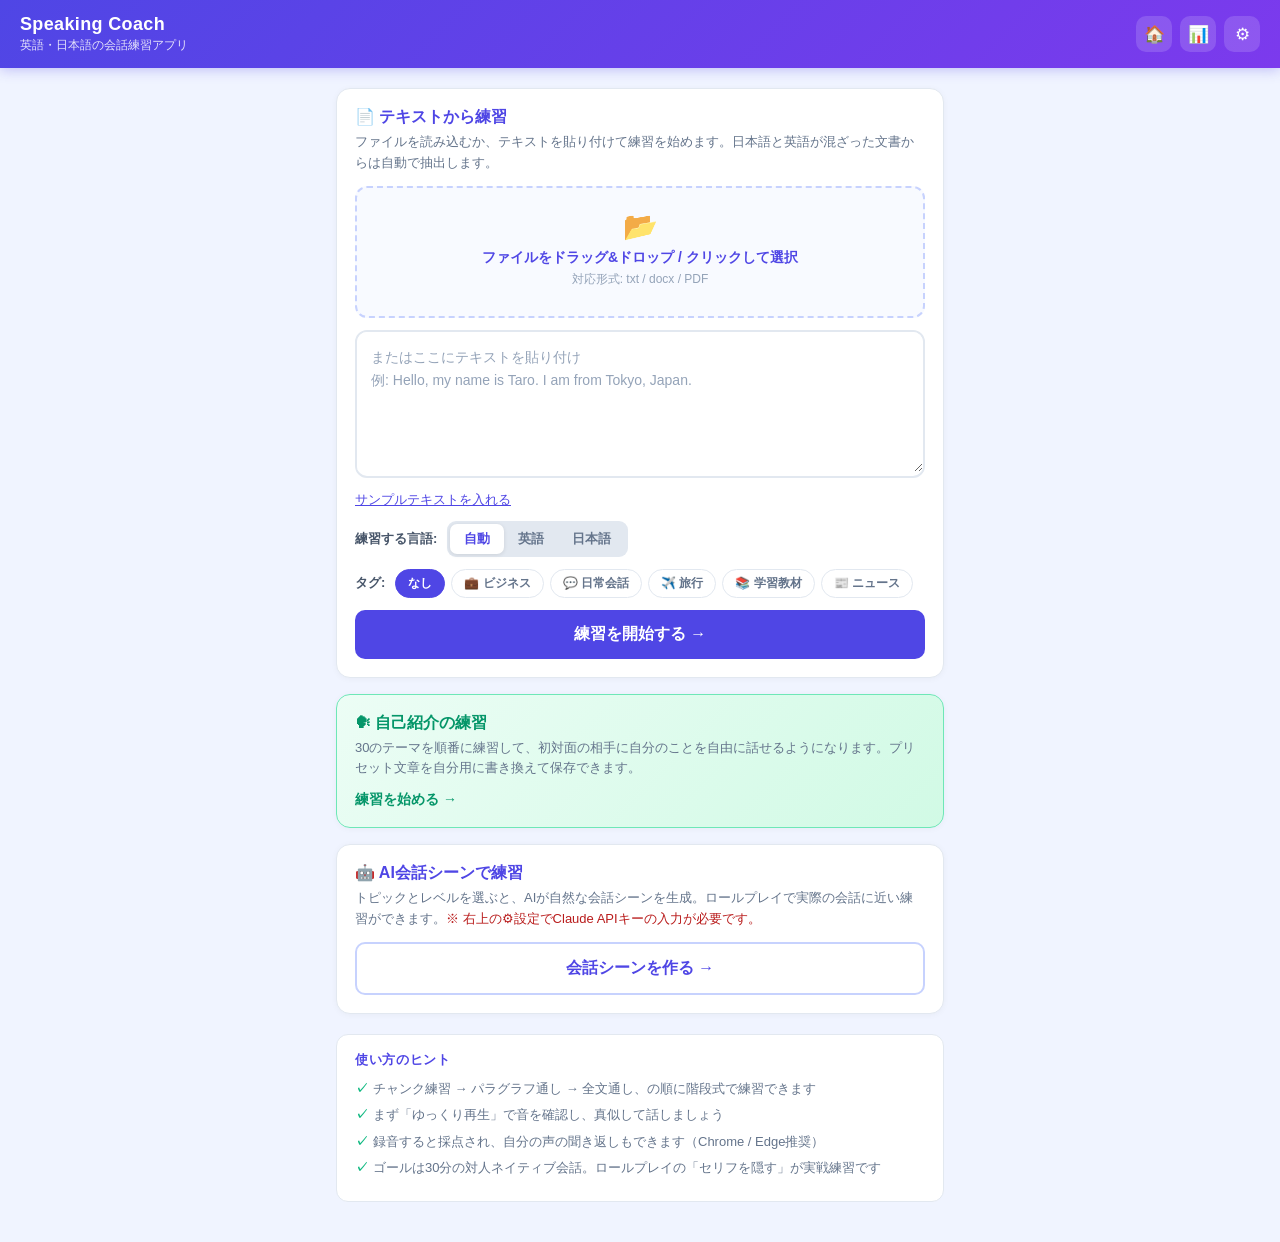
==== index.html @ d4819e83 "feat: Phase2 — シャドーイングモード + FSRS間隔反復スケジューラー 【シャドーイング】 - チャンク練習画面に「🎧 シャドーイング練習」ボタン追加 - 初回起動時にイヤホン必須の警" ====
<!DOCTYPE html>
<html lang="ja">
<head>
  <meta charset="UTF-8">
  <meta name="viewport" content="width=device-width, initial-scale=1.0">
  <meta name="theme-color" content="#4F46E5">
  <title>Speaking Coach</title>
  <link rel="manifest" href="manifest.json">
  <link rel="icon" href="icons/icon-192.png">
  <link rel="stylesheet" href="css/style.css">
</head>
<body>

<!-- Safari / unsupported browser banner -->
<div id="browser-banner" style="display:none;background:#FEF3C7;border-bottom:1px solid #F59E0B;padding:10px 16px;font-size:13px;line-height:1.5;text-align:center;">
  ⚠️ このブラウザでは<strong>録音・採点機能が動作しません</strong>。<br>
  iPhoneの方は <strong>Chrome</strong>（<a href="https://apps.apple.com/jp/app/google-chrome/id535886823" target="_blank" rel="noopener" style="color:#B45309;">App Storeからダウンロード</a>）でお試しください。
  <button onclick="this.parentElement.style.display='none'" style="margin-left:12px;background:none;border:1px solid #B45309;border-radius:4px;padding:2px 8px;font-size:12px;cursor:pointer;color:#B45309;">閉じる</button>
</div>
<script>
(function(){
  const hasSpeech = ('SpeechRecognition' in window) || ('webkitSpeechRecognition' in window);
  if (!hasSpeech) document.getElementById('browser-banner').style.display = 'block';
})();
</script>

<!-- Header -->
<div class="header">
  <div class="header-titles">
    <h1>Speaking Coach</h1>
    <p>英語・日本語の会話練習アプリ</p>
  </div>
  <div class="header-btns">
    <button class="icon-btn" onclick="goHome()" title="ホーム">🏠</button>
    <button class="icon-btn" onclick="showHistory()" title="学習履歴">📊</button>
    <button class="icon-btn" onclick="openSettings()" title="設定">⚙</button>
  </div>
</div>

<!-- Loading Overlay -->
<div class="loading-overlay" id="loading-overlay">
  <div class="loading-box">
    <div class="spinner"></div>
    <p id="loading-text">処理中...</p>
  </div>
</div>

<!-- Shadowing Warning Modal -->
<div class="modal-overlay" id="shadow-modal">
  <div class="modal-box">
    <h3>🎧 シャドーイング練習</h3>
    <div class="shadow-warning-box">
      <strong>⚠ イヤホン・ヘッドホンが必須です</strong><br>
      スピーカーで使用するとAIの音声をマイクが拾い、正しく採点できません。
    </div>
    <p style="font-size:13px;color:#475569;margin:0 0 16px;line-height:1.6;">
      AIが英語を読み上げると同時に録音が始まります。<br>AIより2〜3語遅れて発音してください。
    </p>
    <div class="modal-actions">
      <button class="btn btn-primary" onclick="shadowModalConfirm()">イヤホン使用中・始める</button>
      <button class="btn btn-secondary" onclick="closeShadowModal()">キャンセル</button>
    </div>
  </div>
</div>

<!-- Settings Modal -->
<div class="modal-overlay" id="settings-modal">
  <div class="modal-box">
    <h3>⚙ 設定</h3>
    <div class="field-label">Claude APIキー（AI会話生成・高品質翻訳に使用）</div>
    <div class="key-status none" id="key-status">未設定</div>
    <input type="password" class="text-input" id="api-key-input" placeholder="sk-ant-api03-...">
    <div class="modal-note">
      キーは<strong>この端末のブラウザ内にのみ</strong>保存され、外部には送信されません（Anthropic APIへの通信を除く）。
      キーは <a href="https://platform.claude.com/" target="_blank" rel="noopener">platform.claude.com</a> で取得できます。
    </div>
    <div class="modal-actions">
      <button class="btn btn-secondary" onclick="closeSettings()">閉じる</button>
      <button class="btn btn-primary" onclick="saveSettings()">保存</button>
    </div>
  </div>
</div>

<!-- ===== Screen: Home ===== -->
<div class="screen active" id="screen-home">
  <div class="container">

    <div class="resume-banner" id="resume-banner" style="display:none;">
      <div class="resume-info" id="resume-info">前回の練習があります</div>
      <button onclick="resumeSession()">続きから</button>
    </div>

    <div class="home-card">
      <h2>📄 テキストから練習</h2>
      <div class="card-desc">ファイルを読み込むか、テキストを貼り付けて練習を始めます。日本語と英語が混ざった文書からは自動で抽出します。</div>

      <div class="dropzone" id="dropzone">
        <div class="dz-icon">📂</div>
        <div class="dz-main">ファイルをドラッグ&ドロップ / クリックして選択</div>
        <div class="dz-sub">対応形式: txt / docx / PDF</div>
        <div class="dz-file" id="dz-file"></div>
      </div>
      <input type="file" id="file-input" accept=".txt,.md,.text,.docx,.pdf" style="display:none;">

      <div class="textarea-wrapper">
        <textarea id="input-text" placeholder="またはここにテキストを貼り付け&#10;例: Hello, my name is Taro. I am from Tokyo, Japan."></textarea>
      </div>
      <button class="sample-btn" onclick="loadSample()">サンプルテキストを入れる</button>

      <div class="option-row">
        <label>練習する言語:</label>
        <div class="seg-group" id="lang-seg">
          <button class="seg-btn active" data-lang="auto" onclick="setLang('auto')">自動</button>
          <button class="seg-btn" data-lang="en" onclick="setLang('en')">英語</button>
          <button class="seg-btn" data-lang="ja" onclick="setLang('ja')">日本語</button>
        </div>
      </div>

      <div class="option-row">
        <label>タグ:</label>
        <div class="tag-chips" id="tag-chips">
          <button class="tag-chip active" data-tag="" onclick="setTag('')">なし</button>
          <button class="tag-chip" data-tag="ビジネス" onclick="setTag('ビジネス')">💼 ビジネス</button>
          <button class="tag-chip" data-tag="日常" onclick="setTag('日常')">💬 日常会話</button>
          <button class="tag-chip" data-tag="旅行" onclick="setTag('旅行')">✈️ 旅行</button>
          <button class="tag-chip" data-tag="学習" onclick="setTag('学習')">📚 学習教材</button>
          <button class="tag-chip" data-tag="ニュース" onclick="setTag('ニュース')">📰 ニュース</button>
        </div>
      </div>

      <div class="error-box" id="home-error"></div>

      <button class="btn btn-primary" id="start-btn" onclick="startTextPractice()">練習を開始する →</button>
    </div>

    <div class="home-card home-card-topics" onclick="showTopics()">
      <h2>🗣 自己紹介の練習</h2>
      <div class="card-desc">30のテーマを順番に練習して、初対面の相手に自分のことを自由に話せるようになります。プリセット文章を自分用に書き換えて保存できます。</div>
      <div class="btn-topics-arrow">練習を始める →</div>
    </div>

    <div class="home-card">
      <h2>🤖 AI会話シーンで練習</h2>
      <div class="card-desc">トピックとレベルを選ぶと、AIが自然な会話シーンを生成。ロールプレイで実際の会話に近い練習ができます。<span id="ai-key-hint"></span></div>
      <button class="btn btn-ghost" onclick="goToSceneSetup()">会話シーンを作る →</button>
    </div>

    <div class="tips">
      <h3>使い方のヒント</h3>
      <ul>
        <li>チャンク練習 → パラグラフ通し → 全文通し、の順に階段式で練習できます</li>
        <li>まず「ゆっくり再生」で音を確認し、真似して話しましょう</li>
        <li>録音すると採点され、自分の声の聞き返しもできます（Chrome / Edge推奨）</li>
        <li>ゴールは30分の対人ネイティブ会話。ロールプレイの「セリフを隠す」が実戦練習です</li>
      </ul>
    </div>
  </div>
</div>

<!-- ===== Screen: List (paragraph accordion) ===== -->
<div class="screen" id="screen-list">
  <div class="container">
    <div class="list-top">
      <h2 id="list-title">練習メニュー</h2>
      <button id="list-back-btn" onclick="goHome()">← ホーム</button>
    </div>

    <div class="progress-label">
      <span id="list-progress-text">練習済み: 0 / 0</span>
      <span id="list-progress-pct">0%</span>
    </div>
    <div class="progress-wrap">
      <div class="progress-fill" id="list-progress-fill" style="width:0%"></div>
    </div>

    <button class="btn-full-mode" id="start-flow-btn" onclick="startFlowFromBeginning()">最初から順番に練習する →</button>
    <button class="btn-review-mode" id="review-btn" style="display:none;" onclick="startReviewMode()">🔁 苦手チャンクだけ復習する</button>

    <div class="review-day-banner" id="review-day-banner" style="display:none;">
      <span class="review-day-icon">📅</span>
      <div class="review-day-text">
        <div id="review-day-title">前回の復習パラグラフがあります</div>
        <div id="review-day-sub">スコア70%未満のパラグラフをリスト上部に表示しています</div>
      </div>
    </div>

    <div id="para-list"></div>

    <button class="btn-full-mode" id="full-mode-btn" style="margin-top:8px;" onclick="goToStep({type:'full'})">全文を通して練習する →</button>
  </div>
</div>

<!-- ===== Screen: Chunk Practice ===== -->
<div class="screen" id="screen-practice">
  <div class="container">
    <div class="practice-top">
      <button class="back-btn" id="practice-back-btn" onclick="showScreen('list')">← 一覧</button>
      <span class="chunk-counter" id="chunk-counter"></span>
    </div>

    <div class="progress-label">
      <span></span>
      <span id="practice-progress-pct">0%</span>
    </div>
    <div class="progress-wrap">
      <div class="progress-fill" id="practice-progress-fill" style="width:0%"></div>
    </div>

    <div class="completion-banner" id="completion-banner">
      <div class="congrats-icon">🎉</div>
      <h3 id="completion-h3">すべての練習が完了！</h3>
      <p id="completion-p">お疲れ様でした。一覧から苦手なチャンクを重点的に復習しましょう。</p>
    </div>

    <span class="step-tag tag-chunk" id="practice-tag">チャンク練習</span>

    <div class="guide-toggle-row" id="guide-toggle-row">
      <span class="guide-toggle-label" id="guide-toggle-label">🔤 発音ガイド</span>
      <button class="guide-toggle" id="guide-toggle" onclick="toggleGuide()">ON</button>
    </div>

    <div class="chunk-display">
      <div class="english-text" id="practice-target"></div>

      <!-- ローマ字表示（日本語練習時のみ表示） -->
      <div class="romaji-row" id="romaji-row" style="display:none;">
        <div class="romaji-label">ローマ字 (Romaji)</div>
        <div class="romaji-text" id="romaji-text"></div>
      </div>

      <div class="ph-legend" id="ph-legend">
        <span><span class="lg-dot">●</span>強く読む</span>
        <span><span class="lg-weak">グレー</span>弱く読む</span>
        <span><span class="lg-arc"></span>つなげる</span>
        <span><span class="lg-drop">t</span>消える音</span>
        <span><span class="lg-flap">t</span>ラ行の音</span>
      </div>
      <div class="ph-tips" id="ph-tips"></div>
      <hr class="divider">
      <div class="translation-label" id="practice-trans-label">訳</div>
      <div class="japanese-text" id="practice-translation"><span class="loading-text">翻訳中...</span></div>
      <span class="word-count" id="word-count"></span>
    </div>

    <div class="action-buttons four">
      <button class="action-btn btn-play" onclick="playNormal()">
        <span class="action-icon">▶</span><span id="play-label">再生</span>
      </button>
      <button class="action-btn btn-slow" onclick="playSlow()">
        <span class="action-icon">🐢</span><span id="slow-label">ゆっくり</span>
      </button>
      <button class="action-btn btn-record" id="record-btn" onclick="toggleRecord()">
        <span class="action-icon">🎤</span><span id="record-label">録音</span>
      </button>
      <button class="action-btn btn-myvoice" id="myvoice-btn" onclick="playMyVoice()" disabled>
        <span class="action-icon">🔁</span><span id="myvoice-label">自分の声</span>
      </button>
    </div>

    <div class="rec-indicator" id="rec-indicator">
      <span class="rec-dot"></span> 録音中...　マイクに向かってはっきり話してください
    </div>

    <button class="btn-cycle" id="cycle-btn" onclick="playCycle()">
      <span id="cycle-icon">🔄</span> <span id="cycle-label">3ステップ練習（聞く → ゆっくり → 録音）</span>
    </button>

    <button class="btn-backchain" id="bc-btn" onclick="startBackchain()">
      <span id="bc-icon">⬅</span> <span id="bc-btn-label">バックチェイニング練習（末尾から積み上げ）</span>
    </button>

    <button class="btn-shadow" id="shadow-btn" onclick="startShadowing()">
      <span>🎧</span> <span id="shadow-label">シャドーイング練習（AIと同時に発音）</span>
    </button>

    <div class="bc-panel" id="bc-panel" style="display:none;">
      <div class="bc-celebrate" id="bc-celebrate">
        <div class="bc-celebrate-emoji">🎉</div>
        <div class="bc-celebrate-title">100%達成！</div>
        <div class="bc-celebrate-sub" id="bc-celebrate-sub">次のステップへ移動中...</div>
      </div>
      <div class="bc-header-row">
        <span class="bc-step-tag" id="bc-step-tag">ステップ 1/5</span>
        <button class="bc-close" onclick="stopBackchain()">✕ 練習を終える</button>
      </div>
      <div class="bc-advance-row">
        <span class="bc-advance-label">自動進行:</span>
        <select class="bc-advance-sel" id="bc-advance-sel" onchange="setBcAdvance(this.value)">
          <option value="perfect">100%のみ</option>
          <option value="always">常に自動</option>
          <option value="off">手動</option>
        </select>
      </div>
      <div class="bc-phrase" id="bc-phrase"></div>
      <div class="bc-dynamic">
        <div class="bc-rec-indicator" id="bc-rec-indicator" style="display:none;">
          <span class="rec-dot"></span> 録音中...　話してください
        </div>
        <div class="bc-result-text" id="bc-result-text" style="display:none;"></div>
        <div class="bc-score-row" id="bc-score-row" style="display:none;">
          <div class="score-bar-wrap"><div class="score-bar-fill" id="bc-score-bar" style="width:0%"></div></div>
          <div class="score-number" id="bc-score-number">—</div>
        </div>
      </div>
      <div class="bc-main-actions">
        <button class="bc-action-btn" onclick="bcPlay()">▶ 聞く</button>
        <button class="bc-action-btn bc-record-btn" id="bc-record-btn" onclick="bcRecord()">🎤 録音</button>
      </div>
      <div class="bc-nav-row">
        <button class="bc-nav-btn" id="bc-prev-btn" onclick="bcPrev()" disabled>← 前へ</button>
        <button class="bc-nav-btn bc-next-btn" id="bc-next-btn" onclick="bcNext()">次へ →</button>
      </div>
    </div>


    <div class="result-area" id="result-area">
      <div class="result-label" id="result-label-text">あなたの発音（認識結果）</div>
      <div class="legend-row" id="chunk-result-legend" style="display:none;">
        <span class="word-hit">緑</span> 正しく発音できた　<span class="word-miss">赤</span> 認識されなかった部分
      </div>
      <div class="result-text" id="result-text"></div>
      <div class="score-row">
        <div class="score-bar-wrap"><div class="score-bar-fill" id="score-bar" style="width:0%"></div></div>
        <div class="score-number" id="score-number">—</div>
      </div>
      <div class="score-comment" id="score-comment"></div>
    </div>

    <div class="nav-buttons">
      <button class="btn-nav" id="prev-btn" onclick="navigate(-1)">← 前へ</button>
      <button class="btn-nav" id="next-btn" onclick="navigate(1)">次へ →</button>
    </div>
  </div>
</div>

<!-- ===== Screen: Run-through (paragraph / full) ===== -->
<div class="screen" id="screen-run">
  <div class="container">
    <div class="practice-top">
      <button class="back-btn" id="run-back-btn" onclick="showScreen('list')">← 一覧</button>
      <span class="chunk-counter">
        <span id="run-title">通し練習</span>
        <span class="best-score-tag" id="run-best-tag"></span>
      </span>
    </div>

    <span class="step-tag tag-para" id="run-tag">パラグラフ通し練習</span>

    <div class="chunk-display">
      <div class="full-text-display" id="run-text"></div>
    </div>

    <div class="action-buttons" style="grid-template-columns:1fr 1fr; margin-bottom:10px;">
      <button class="action-btn btn-play" onclick="playRunNormal()">
        <span class="action-icon">▶</span><span id="run-play-label">再生</span>
      </button>
      <button class="action-btn btn-slow" onclick="playRunSlow()">
        <span class="action-icon">🐢</span><span id="run-slow-label">ゆっくり</span>
      </button>
    </div>

    <button class="btn-full-record" id="run-record-btn" onclick="toggleRunRecord()">
      <span class="rec-icon">🎤</span>
      <span id="run-record-label">録音する</span>
    </button>

    <div class="interim-box" id="run-interim-box">
      <div class="interim-label" id="run-interim-label">認識中…</div>
      <div id="run-interim"></div>
    </div>

    <div class="result-area" id="run-result-area">
      <div class="result-label" id="run-result-label-text">発音結果</div>
      <div class="legend-row" id="run-result-legend">
        <span style="background:#DCFCE7;color:#15803D;" id="run-legend-green">緑</span><span id="run-legend-green-text">正しく発音できた</span>
        <span style="background:#FEE2E2;color:#B91C1C;text-decoration:line-through;" id="run-legend-red">赤</span><span id="run-legend-red-text">認識されなかった部分</span>
      </div>
      <div class="full-text-display" id="run-highlighted" style="font-size:16px;margin-bottom:16px;"></div>
      <div class="score-row">
        <div class="score-bar-wrap"><div class="score-bar-fill" id="run-score-bar" style="width:0%"></div></div>
        <div class="score-number" id="run-score-number">—</div>
      </div>
      <div class="score-comment" id="run-score-comment"></div>
    </div>

    <div class="nav-buttons">
      <button class="btn-nav" id="run-prev-btn" onclick="navigate(-1)">← 前へ</button>
      <button class="btn-nav" id="run-next-btn" onclick="navigate(1)">次へ →</button>
    </div>
  </div>
</div>

<!-- ===== Screen: AI Scene Setup ===== -->
<div class="screen" id="screen-scene">
  <div class="container">
    <div class="list-top">
      <h2>🤖 AI会話シーンを作る</h2>
      <button onclick="goHome()">← ホーム</button>
    </div>

    <div class="home-card">
      <div class="field-label">トピックを選ぶ</div>
      <div class="topic-grid" id="topic-grid"></div>
      <input type="text" class="text-input" id="topic-input" placeholder="または自由に入力（例: 美容院で髪型を相談する）">

      <div class="option-row">
        <label>言語:</label>
        <div class="seg-group" id="scene-lang-seg">
          <button class="seg-btn active" data-val="en" onclick="setSceneOpt('lang','en')">英語</button>
          <button class="seg-btn" data-val="ja" onclick="setSceneOpt('lang','ja')">日本語</button>
        </div>
      </div>
      <div class="option-row">
        <label>レベル:</label>
        <div class="seg-group" id="scene-level-seg">
          <button class="seg-btn" data-val="beginner" onclick="setSceneOpt('level','beginner')">初級</button>
          <button class="seg-btn active" data-val="intermediate" onclick="setSceneOpt('level','intermediate')">中級</button>
          <button class="seg-btn" data-val="advanced" onclick="setSceneOpt('level','advanced')">上級</button>
        </div>
      </div>

      <div class="error-box" id="scene-error"></div>
      <button class="btn btn-primary" id="generate-btn" onclick="generateScene()">会話を生成する ✨</button>
    </div>

    <!-- 生成結果プレビュー -->
    <div id="scene-preview" style="display:none;">
      <div class="home-card">
        <h2 id="scene-title"></h2>
        <div class="card-desc" id="scene-desc"></div>
        <div class="turn-list" id="turn-list"></div>
        <button class="btn btn-secondary" style="margin-bottom:10px;" onclick="extendScene()">この続きを生成する +</button>
        <div class="field-label">練習方法を選ぶ</div>
        <button class="btn btn-primary" style="margin-bottom:10px;" onclick="sceneToChunkPractice()">📚 チャンク練習（全セリフを順番に）</button>
        <button class="btn btn-primary" onclick="goToRoleplaySetup()">🎭 ロールプレイ（相手と会話する）</button>
      </div>
    </div>
  </div>
</div>

<!-- ===== Screen: Roleplay ===== -->
<div class="screen" id="screen-roleplay">
  <div class="container">
    <div class="practice-top">
      <button class="back-btn" onclick="exitRoleplay()">← 会話シーン</button>
      <span class="chunk-counter" id="rp-counter"></span>
    </div>

    <!-- 役選択 -->
    <div id="rp-setup">
      <div class="home-card">
        <h2>🎭 ロールプレイ設定</h2>
        <div class="card-desc">あなたが演じる役を選んでください。相手役のセリフはアプリが音声で話します。</div>
        <div class="field-label">あなたの役</div>
        <div class="option-row">
          <div class="seg-group" id="rp-role-seg">
            <button class="seg-btn active" data-val="A" onclick="setRpRole('A')">A役</button>
            <button class="seg-btn" data-val="B" onclick="setRpRole('B')">B役</button>
          </div>
        </div>
        <div class="option-row">
          <label><input type="checkbox" id="rp-hide-text"> セリフを隠す（上級: 音声だけで会話）</label>
        </div>
        <button class="btn btn-primary" onclick="startRoleplay()">ロールプレイ開始 →</button>
      </div>
    </div>

    <!-- 進行中 -->
    <div id="rp-stage-wrap" style="display:none;">
      <div class="rp-progress" id="rp-progress"></div>
      <div class="rp-stage">
        <span class="rp-status" id="rp-status"></span>
        <div class="rp-line" id="rp-line"></div>
        <div class="rp-translation" id="rp-translation"></div>
        <div class="rp-result" id="rp-result">
          <div class="result-label">あなたの発音</div>
          <div class="result-text" id="rp-result-text"></div>
          <div class="score-row">
            <div class="score-bar-wrap"><div class="score-bar-fill" id="rp-score-bar" style="width:0%"></div></div>
            <div class="score-number" id="rp-score-number">—</div>
          </div>
        </div>
      </div>
      <div class="rp-controls">
        <button class="btn-nav" onclick="rpReplayPartner()">🔊 もう一度聞く</button>
        <button class="btn-nav" id="rp-retry-btn" onclick="rpRetry()">🎤 やり直す</button>
        <button class="btn-nav next-special" id="rp-next-btn" onclick="rpNext()">次へ →</button>
      </div>
      <button class="btn btn-secondary" id="rp-hint-btn" style="display:none;" onclick="rpShowHint()">💡 セリフを見る</button>
    </div>

    <!-- 結果 -->
    <div id="rp-summary" style="display:none;">
      <div class="completion-banner visible">
        <div class="congrats-icon">🎉</div>
        <h3>ロールプレイ完了！</h3>
        <p id="rp-summary-avg"></p>
      </div>
      <div class="rp-summary-list" id="rp-summary-list"></div>
      <div class="nav-buttons" style="margin-bottom:10px;">
        <button class="btn-nav" onclick="startRoleplay()">🔁 もう一度</button>
        <button class="btn-nav" onclick="rpSwapRole()">🔄 役を交代</button>
      </div>
      <button class="btn btn-primary" onclick="exitRoleplay()">会話シーンに戻る</button>
    </div>
  </div>
</div>

<!-- ===== Screen: Topics (30コア自己紹介) ===== -->
<div class="screen" id="screen-topics">
  <div class="container">

    <!-- リスト表示 -->
    <div id="topic-list-view">
      <div class="list-top">
        <h2>🗣 自己紹介の練習</h2>
        <button onclick="goHome()">← ホーム</button>
      </div>
      <div class="topics-intro">30のテーマを順番に練習して、自分のことを英語で自由に話せるようになりましょう。<strong>[ ]</strong> の部分は自分の内容に書き換えられます。</div>

      <div class="progress-label">
        <span id="topic-progress-text">習得済み: 0 / 30</span>
        <span id="topic-progress-pct">0%</span>
      </div>
      <div class="progress-wrap">
        <div class="progress-fill" id="topic-progress-fill" style="width:0%"></div>
      </div>

      <div id="topic-list"></div>
    </div>

    <!-- 詳細表示 -->
    <div id="topic-detail-view" style="display:none;">
      <div class="list-top">
        <h2 id="td-num">トピック 1 / 30</h2>
        <button onclick="topicBackToList()">← 一覧</button>
      </div>

      <div class="topic-detail-card">
        <h3 id="td-title" class="td-title"></h3>
        <div class="td-desc" id="td-desc"></div>
        <div class="td-score" id="td-score" style="display:none;"></div>
        <div class="td-saved-badge" id="td-saved-badge" style="display:none;">
          💾 カスタム保存済み（ブラウザのデータを消すと消えます）
        </div>

        <!-- テキスト表示 -->
        <div id="td-text-wrap">
          <div class="td-hint">[ ] の部分を自分の情報に書き換えて練習しましょう</div>
          <div class="td-text" id="td-text"></div>
          <button class="td-edit-btn" onclick="topicStartEdit()">✏ 自分の文章に書き換える</button>
        </div>

        <!-- 編集エリア -->
        <div id="td-edit-wrap" style="display:none;">
          <textarea class="td-textarea" id="td-textarea" rows="5" placeholder="自分の内容に書き換えてください..."></textarea>
          <div class="td-edit-actions">
            <button class="btn btn-secondary" style="width:auto;padding:10px 14px;" onclick="topicResetPreset()">元に戻す</button>
            <button class="btn btn-secondary" style="width:auto;padding:10px 14px;" onclick="topicCancelEdit()">キャンセル</button>
            <button class="btn btn-primary" style="width:auto;padding:10px 20px;" onclick="topicSave()">💾 保存する</button>
          </div>
        </div>

        <button class="btn btn-primary" style="margin-top:20px;" onclick="startTopicPractice()">▶ このトピックを練習する</button>
      </div>
    </div>

  </div>
</div>

<!-- ===== Screen: History ===== -->
<div class="screen" id="screen-history">
  <div class="container">
    <div class="list-top">
      <h2>📊 学習履歴</h2>
      <button onclick="goHome()">← ホーム</button>
    </div>
    <p class="history-empty" id="history-empty" style="display:none;">まだ学習記録がありません。<br>テキストを練習すると自動で記録されます。</p>
    <div id="history-chart-wrap">
      <div class="history-stats" id="history-stats"></div>
      <div class="history-storage-info" id="history-storage-info"></div>
      <div class="history-chart-label">直近30日間のチャンク練習数</div>
      <div class="history-chart-box">
        <svg id="history-chart" viewBox="0 0 560 120" preserveAspectRatio="none" style="width:100%;height:120px;display:block;"></svg>
      </div>
      <div id="history-chart-dates" class="history-dates"></div>
      <div class="history-log" id="history-log"></div>
    </div>
    <button class="btn btn-secondary" style="margin-top:16px;" onclick="if(confirm('学習履歴をすべて削除しますか？')){ Store.clearHistory(); showHistory(); }">履歴を削除</button>
  </div>
</div>

<!-- Libraries -->
<script src="lib/pdf.min.js"></script>
<script src="lib/mammoth.browser.min.js"></script>

<!-- App modules -->
<script src="js/storage.js"></script>
<script src="js/score.js"></script>
<script src="js/phonics.js"></script>
<script src="js/romaji.js"></script>
<script src="js/chunker.js"></script>
<script src="js/speech.js"></script>
<script src="js/parser.js"></script>
<script src="js/ai.js"></script>
<script src="js/app.js"></script>
<script src="js/topics.js"></script>

<script>
  if ('serviceWorker' in navigator) {
    navigator.serviceWorker.register('sw.js').catch(() => {});
  }
</script>
</body>
</html>
---- css/style.css ----
* { box-sizing: border-box; margin: 0; padding: 0; }

body {
  font-family: -apple-system, BlinkMacSystemFont, 'Segoe UI', 'Hiragino Sans', sans-serif;
  background: #F0F4FF;
  color: #1E293B;
  min-height: 100vh;
}

.screen { display: none; }
.screen.active { display: block; }

/* ===== Header ===== */
.header {
  background: linear-gradient(135deg, #4F46E5, #7C3AED);
  color: white;
  padding: 14px 20px;
  display: flex;
  align-items: center;
  justify-content: space-between;
  box-shadow: 0 2px 12px rgba(79,70,229,0.3);
}
.header-titles { text-align: left; }
.header h1 { font-size: 18px; font-weight: 700; letter-spacing: 0.02em; }
.header p { font-size: 12px; opacity: 0.85; margin-top: 2px; }
.header-btns { display: flex; gap: 8px; }
.icon-btn {
  background: rgba(255,255,255,0.15);
  border: none;
  color: white;
  width: 36px; height: 36px;
  border-radius: 10px;
  font-size: 17px;
  cursor: pointer;
  transition: background 0.15s;
}
.icon-btn:hover { background: rgba(255,255,255,0.3); }

/* ===== Container ===== */
.container { max-width: 640px; margin: 0 auto; padding: 20px 16px 40px; }

/* ===== Buttons ===== */
.btn {
  display: block;
  width: 100%;
  padding: 14px;
  border: none;
  border-radius: 10px;
  font-size: 16px;
  font-weight: 600;
  cursor: pointer;
  transition: all 0.18s;
  font-family: inherit;
}
.btn-primary { background: #4F46E5; color: white; }
.btn-primary:hover { background: #4338CA; transform: translateY(-1px); box-shadow: 0 4px 14px rgba(79,70,229,0.35); }
.btn-primary:disabled { background: #A5B4FC; cursor: not-allowed; transform: none; box-shadow: none; }
.btn-secondary { background: #E2E8F0; color: #475569; }
.btn-secondary:hover { background: #CBD5E1; }
.btn-ghost {
  background: white; color: #4F46E5;
  border: 2px solid #C7D2FE;
}
.btn-ghost:hover { background: #EEF2FF; }

/* ===== Home ===== */
.home-card {
  background: white;
  border: 1px solid #E2E8F0;
  border-radius: 14px;
  padding: 18px;
  margin-bottom: 16px;
  box-shadow: 0 1px 6px rgba(0,0,0,0.04);
}
.home-card h2 { font-size: 16px; font-weight: 700; color: #4F46E5; margin-bottom: 4px; }
.home-card .card-desc { font-size: 13px; color: #64748B; line-height: 1.6; margin-bottom: 12px; }

.resume-banner {
  background: linear-gradient(135deg, #F5F3FF, #EEF2FF);
  border: 1px solid #C7D2FE;
  border-radius: 12px;
  padding: 12px 16px;
  margin-bottom: 16px;
  display: flex;
  align-items: center;
  justify-content: space-between;
  gap: 12px;
}
.resume-banner .resume-info { font-size: 13px; color: #4F46E5; font-weight: 600; line-height: 1.5; }
.resume-banner button {
  flex-shrink: 0;
  background: #4F46E5; color: white; border: none;
  border-radius: 8px; padding: 8px 16px;
  font-size: 13px; font-weight: 700; cursor: pointer; font-family: inherit;
}

.dropzone {
  border: 2px dashed #C7D2FE;
  border-radius: 12px;
  background: #F8FAFF;
  padding: 22px 16px;
  text-align: center;
  cursor: pointer;
  transition: all 0.15s;
  margin-bottom: 12px;
}
.dropzone:hover, .dropzone.dragover { border-color: #4F46E5; background: #EEF2FF; }
.dropzone .dz-icon { font-size: 28px; margin-bottom: 6px; }
.dropzone .dz-main { font-size: 14px; font-weight: 600; color: #4F46E5; }
.dropzone .dz-sub { font-size: 12px; color: #94A3B8; margin-top: 4px; }
.dropzone .dz-file { font-size: 13px; color: #15803D; font-weight: 600; margin-top: 6px; }

.textarea-wrapper {
  background: white;
  border: 2px solid #E2E8F0;
  border-radius: 12px;
  overflow: hidden;
  transition: border-color 0.2s;
  margin-bottom: 12px;
}
.textarea-wrapper:focus-within { border-color: #4F46E5; box-shadow: 0 0 0 3px rgba(79,70,229,0.1); }
textarea {
  width: 100%;
  min-height: 140px;
  padding: 14px;
  font-size: 14px;
  line-height: 1.7;
  border: none;
  outline: none;
  resize: vertical;
  font-family: inherit;
  color: #1E293B;
}
textarea::placeholder { color: #94A3B8; }

.option-row {
  display: flex;
  align-items: center;
  gap: 10px;
  margin-bottom: 12px;
  flex-wrap: wrap;
}
.option-row label { font-size: 13px; color: #475569; font-weight: 600; }
.seg-group { display: inline-flex; background: #E2E8F0; border-radius: 9px; padding: 3px; }
.seg-btn {
  border: none; background: transparent;
  padding: 6px 14px; border-radius: 7px;
  font-size: 13px; font-weight: 600; color: #64748B;
  cursor: pointer; font-family: inherit; transition: all 0.12s;
}
.seg-btn.active { background: white; color: #4F46E5; box-shadow: 0 1px 4px rgba(0,0,0,0.1); }

.sample-btn {
  background: none; border: none; color: #4F46E5;
  font-size: 13px; cursor: pointer; text-decoration: underline;
  margin-bottom: 12px; font-family: inherit;
}

/* ===== Progress ===== */
.progress-label {
  display: flex; justify-content: space-between;
  font-size: 13px; color: #64748B; font-weight: 600; margin-bottom: 6px;
}
.progress-wrap {
  background: #E2E8F0; border-radius: 999px; height: 8px;
  overflow: hidden; margin-bottom: 20px;
}
.progress-fill {
  height: 100%;
  background: linear-gradient(to right, #4F46E5, #7C3AED);
  border-radius: 999px;
  transition: width 0.5s ease;
}

/* ===== List Screen ===== */
.list-top {
  display: flex; justify-content: space-between; align-items: center;
  margin-bottom: 16px;
}
.list-top h2 { font-size: 18px; font-weight: 700; }
.list-top button {
  background: none; border: 1px solid #E2E8F0; border-radius: 8px;
  padding: 6px 12px; font-size: 13px; color: #475569;
  cursor: pointer; font-family: inherit;
}
.list-top button:hover { background: #F8FAFC; border-color: #CBD5E1; }

.para-block {
  background: white;
  border: 1px solid #E2E8F0;
  border-radius: 12px;
  margin-bottom: 12px;
  overflow: hidden;
}
.para-head {
  display: flex; align-items: center; gap: 10px;
  padding: 12px 14px;
  cursor: pointer;
  background: #F8FAFC;
  border-bottom: 1px solid #F1F5F9;
}
.para-head:hover { background: #F1F5F9; }
.para-title { flex: 1; font-size: 14px; font-weight: 700; color: #334155; }
.para-meta { font-size: 12px; color: #94A3B8; }
.para-toggle { font-size: 12px; color: #94A3B8; transition: transform 0.2s; }
.para-block.open .para-toggle { transform: rotate(90deg); }
.para-body { display: none; padding: 10px; }
.para-block.open .para-body { display: block; }

.para-run-btn {
  display: block; width: 100%;
  margin-top: 8px;
  padding: 10px;
  background: #F5F3FF; color: #7C3AED;
  border: 1px solid #DDD6FE; border-radius: 9px;
  font-size: 13px; font-weight: 700; cursor: pointer; font-family: inherit;
}
.para-run-btn:hover { background: #7C3AED; color: white; }

.chunks-grid { display: grid; gap: 8px; }

.chunk-card {
  background: white;
  border: 2px solid #E2E8F0;
  border-radius: 10px;
  padding: 12px 14px;
  cursor: pointer;
  transition: all 0.15s;
  display: flex;
  align-items: flex-start;
  gap: 12px;
}
.chunk-card:hover { border-color: #4F46E5; transform: translateY(-1px); box-shadow: 0 4px 12px rgba(79,70,229,0.1); }
.chunk-card.done { border-color: #10B981; background: #F0FDF4; }

.chunk-num {
  min-width: 28px; height: 28px; border-radius: 50%;
  background: #EEF2FF; color: #4F46E5;
  font-size: 12px; font-weight: 700;
  display: flex; align-items: center; justify-content: center;
  flex-shrink: 0;
}
.chunk-card.done .chunk-num { background: #10B981; color: white; }

.chunk-preview { flex: 1; }
.chunk-preview-en { font-size: 14px; color: #1E293B; line-height: 1.5; }

.chunk-score-badge {
  font-size: 13px; font-weight: 700; padding: 3px 10px;
  border-radius: 999px; white-space: nowrap; flex-shrink: 0;
}
.badge-great { background: #DCFCE7; color: #15803D; }
.badge-ok    { background: #FEF9C3; color: #A16207; }
.badge-low   { background: #FEE2E2; color: #B91C1C; }

.btn-full-mode {
  display: block; width: 100%;
  padding: 14px;
  background: linear-gradient(135deg, #7C3AED, #4F46E5);
  color: white; border: none; border-radius: 10px;
  font-size: 15px; font-weight: 700; cursor: pointer;
  margin-bottom: 16px; font-family: inherit;
  transition: all 0.18s;
}
.btn-full-mode:hover { opacity: 0.92; transform: translateY(-1px); box-shadow: 0 4px 14px rgba(79,70,229,0.35); }

.btn-review-mode {
  display: block; width: 100%;
  padding: 12px;
  background: white; color: #EA580C;
  border: 2px solid #FED7AA; border-radius: 10px;
  font-size: 14px; font-weight: 700; cursor: pointer;
  margin-bottom: 16px; font-family: inherit;
}
.btn-review-mode:hover { background: #FFF7ED; }

/* ===== 翌日復習バナー ===== */
.review-day-banner {
  display: flex; align-items: center; gap: 12px;
  background: linear-gradient(135deg, #FEF3C7, #FDE68A);
  border: 1px solid #F59E0B; border-radius: 10px;
  padding: 12px 16px; margin-bottom: 14px;
}
.review-day-icon { font-size: 22px; flex-shrink: 0; }
.review-day-text { flex: 1; }
#review-day-title { font-size: 13px; font-weight: 700; color: #78350F; }
#review-day-sub { font-size: 11px; color: #92400E; margin-top: 2px; }

.para-block.needs-review { border-left: 3px solid #F59E0B; padding-left: 4px; }
.review-badge {
  background: #FEF3C7; color: #92400E;
  border: 1px solid #F59E0B; border-radius: 4px;
  font-size: 11px; font-weight: 700; padding: 2px 6px;
  margin-right: 4px;
}

/* ===== Practice Screen ===== */
.practice-top {
  display: flex; justify-content: space-between; align-items: center;
  margin-bottom: 12px;
}
.back-btn {
  background: none; border: none; color: #4F46E5;
  font-size: 14px; font-weight: 600; cursor: pointer;
  padding: 0; font-family: inherit;
}
.chunk-counter { font-size: 13px; color: #64748B; font-weight: 600; }

.step-tag {
  display: inline-block;
  font-size: 11px; font-weight: 700;
  padding: 3px 10px; border-radius: 999px;
  margin-bottom: 10px;
}
.step-tag.tag-chunk { background: #EEF2FF; color: #4F46E5; }
.step-tag.tag-para  { background: #F5F3FF; color: #7C3AED; }
.step-tag.tag-full  { background: #FDF4FF; color: #C026D3; }

.chunk-display {
  background: white;
  border-radius: 16px;
  padding: 20px;
  margin-bottom: 14px;
  box-shadow: 0 2px 12px rgba(0,0,0,0.06);
}

.english-text {
  font-size: 21px;
  font-weight: 600;
  color: #1E293B;
  line-height: 1.6;
  margin-bottom: 14px;
}

.divider { border: none; border-top: 1px solid #F1F5F9; margin-bottom: 12px; }

/* ===== 発音ガイド ===== */
.guide-toggle-row {
  display: flex; align-items: center; justify-content: flex-end;
  gap: 8px; margin-bottom: 6px;
}
.guide-toggle-label { font-size: 12px; color: #64748B; font-weight: 600; }
.guide-toggle {
  border: 1.5px solid #4F46E5; border-radius: 999px;
  padding: 2px 14px; font-size: 12px; font-weight: 700;
  background: #4F46E5; color: white; cursor: pointer;
}
.guide-toggle.off { background: white; color: #94A3B8; border-color: #CBD5E1; }

/* 注釈付き本文: 強勢ドット用に行間を広げる */
.english-text.ph-mode { line-height: 2.1; padding-top: 6px; }

.ph-word { position: relative; }
.ph-stress { font-weight: 700; }
.ph-stress::before {
  content: '●'; position: absolute; top: -0.85em; left: 50%;
  transform: translateX(-50%); font-size: 8px; color: #4F46E5;
}
.ph-weak { color: #9CA3AF; font-weight: 400; }

/* リンキングの弧（語間の下に小さなカーブ） */
.ph-link {
  display: inline-block; width: 0.55em; height: 0.4em;
  border-bottom: 2.5px solid #F59E0B;
  border-bottom-left-radius: 60%; border-bottom-right-radius: 60%;
  vertical-align: -0.32em; margin: 0 0.04em;
}
.ph-link-flap { border-bottom-color: #EF4444; }

/* 消える音・フラップT */
.ph-drop { color: #C2C9D4; text-decoration: line-through; text-decoration-color: #94A3B8; }
.ph-flap {
  color: #EF4444;
  text-decoration: underline wavy #EF4444;
  text-underline-offset: 3px;
}

/* 凡例 */
.ph-legend {
  display: flex; flex-wrap: wrap; gap: 4px 14px;
  font-size: 11px; color: #64748B; margin-bottom: 10px;
}
.ph-legend > span { display: inline-flex; align-items: center; gap: 3px; }
.lg-dot { color: #4F46E5; font-size: 8px; }
.lg-weak { color: #9CA3AF; }
.lg-arc {
  display: inline-block; width: 0.9em; height: 0.4em;
  border-bottom: 2.5px solid #F59E0B;
  border-bottom-left-radius: 60%; border-bottom-right-radius: 60%;
}
.lg-drop { color: #C2C9D4; text-decoration: line-through; font-weight: 700; }
.lg-flap { color: #EF4444; text-decoration: underline wavy #EF4444; font-weight: 700; }

/* ===== ローマ字表示（日本語練習用） ===== */
.romaji-row {
  margin: 8px 0 12px;
  padding: 10px 14px;
  background: #EEF2FF;
  border-radius: 8px;
  border-left: 3px solid #4F46E5;
}
.romaji-label {
  font-size: 10px;
  text-transform: uppercase;
  letter-spacing: 0.07em;
  color: #94A3B8;
  font-weight: 700;
  margin-bottom: 4px;
}
.romaji-text {
  font-size: 17px;
  color: #3730A3;
  font-weight: 500;
  line-height: 1.7;
  letter-spacing: 0.03em;
}
.romaji-loading { font-size: 11px; color: #94A3B8; font-style: italic; }

/* 発音のコツ */
.ph-tips { margin-bottom: 4px; }
.ph-tips:empty { display: none; }
.ph-tips-title { font-size: 12px; font-weight: 700; color: #B45309; margin-bottom: 4px; }
.ph-tip {
  font-size: 13px; color: #78350F; background: #FFFBEB;
  border-left: 3px solid #F59E0B; border-radius: 0 8px 8px 0;
  padding: 5px 10px; margin-bottom: 5px; line-height: 1.55;
}

.translation-label {
  font-size: 11px; text-transform: uppercase; letter-spacing: 0.07em;
  color: #94A3B8; font-weight: 600; margin-bottom: 6px;
}
.japanese-text { font-size: 15px; color: #475569; line-height: 1.65; }
.loading-text { color: #94A3B8; font-size: 14px; }

.word-count {
  display: inline-block;
  font-size: 12px; color: #94A3B8;
  background: #F8FAFC; border: 1px solid #E2E8F0;
  padding: 3px 10px; border-radius: 999px; margin-top: 12px;
}

/* ===== Action Buttons ===== */
.action-buttons {
  display: grid;
  grid-template-columns: repeat(3, 1fr);
  gap: 10px;
  margin-bottom: 14px;
}
.action-buttons.four { grid-template-columns: repeat(4, 1fr); }

.action-btn {
  padding: 11px 4px;
  border: 2px solid transparent;
  border-radius: 12px;
  font-size: 12px; font-weight: 700;
  cursor: pointer;
  display: flex; flex-direction: column; align-items: center; gap: 4px;
  transition: all 0.15s;
  font-family: inherit;
}
.action-icon { font-size: 20px; line-height: 1; }

.btn-play  { background: #EEF2FF; color: #4F46E5; border-color: #C7D2FE; }
.btn-play:hover  { background: #4F46E5; color: white; border-color: #4F46E5; }
.btn-slow  { background: #FFF7ED; color: #EA580C; border-color: #FED7AA; }
.btn-slow:hover  { background: #EA580C; color: white; border-color: #EA580C; }
.btn-play.speaking, .btn-slow.speaking { background: #F0FDF4; color: #16A34A; border-color: #BBF7D0; }
.btn-play.speaking:hover, .btn-slow.speaking:hover { background: #16A34A; color: white; border-color: #16A34A; }
.btn-record { background: #FFF1F2; color: #E11D48; border-color: #FECDD3; }
.btn-record:hover { background: #E11D48; color: white; border-color: #E11D48; }
.btn-record.recording { background: #E11D48; color: white; border-color: #E11D48; animation: pulse 1.2s infinite; }
.btn-myvoice { background: #F0FDF4; color: #15803D; border-color: #BBF7D0; }
.btn-myvoice:hover { background: #15803D; color: white; border-color: #15803D; }
.btn-myvoice:disabled { opacity: 0.4; cursor: not-allowed; }

@keyframes pulse { 0%,100%{opacity:1} 50%{opacity:0.65} }

.btn-cycle {
  display: block; width: 100%;
  padding: 11px 16px;
  margin-bottom: 12px;
  background: linear-gradient(135deg, #EEF2FF 0%, #FFF7ED 100%);
  border: 2px dashed #A5B4FC;
  border-radius: 10px;
  font-size: 13px; font-weight: 600; color: #4F46E5;
  cursor: pointer; font-family: inherit;
  transition: all 0.2s;
}
.btn-cycle:hover { background: linear-gradient(135deg, #4F46E5 0%, #EA580C 100%); color: white; border-style: solid; border-color: transparent; }
.btn-cycle.cycling { background: #F0FDF4; color: #16A34A; border-color: #86EFAC; border-style: solid; animation: pulse 1.4s infinite; }

.btn-backchain {
  display: block; width: 100%;
  padding: 11px 16px;
  margin-bottom: 12px;
  background: linear-gradient(135deg, #F0FDF4 0%, #EFF6FF 100%);
  border: 2px dashed #86EFAC;
  border-radius: 10px;
  font-size: 13px; font-weight: 600; color: #15803D;
  cursor: pointer; font-family: inherit;
  transition: all 0.2s;
}
.btn-backchain:hover { background: linear-gradient(135deg, #15803D 0%, #1D4ED8 100%); color: white; border-style: solid; border-color: transparent; }
.btn-backchain.active { background: #FEF2F2; color: #B91C1C; border-color: #FCA5A5; border-style: solid; }

.btn-shadow {
  display: block; width: 100%;
  padding: 11px 16px;
  margin-bottom: 12px;
  background: #F0F9FF; color: #0369A1;
  border: 1.5px dashed #7DD3FC; border-radius: 12px;
  font-size: 14px; font-weight: 600; text-align: left;
  cursor: pointer; font-family: inherit;
  transition: all 0.2s;
}
.btn-shadow:hover { background: linear-gradient(135deg, #0284C7 0%, #6366F1 100%); color: white; border-style: solid; border-color: transparent; }
.btn-shadow.active { background: #FFF7ED; color: #C2410C; border-color: #FED7AA; border-style: solid; }

.shadow-warning-box {
  background: #FFF7ED; border: 1.5px solid #FED7AA; border-radius: 10px;
  padding: 12px 14px; margin-bottom: 14px;
  font-size: 13px; color: #92400E; line-height: 1.6;
}

.bc-panel {
  background: #F8FAFC;
  border: 1.5px solid #A5B4FC;
  border-radius: 12px;
  padding: 16px;
  margin-bottom: 12px;
  position: relative;
}

/* 100%達成お祝いオーバーレイ */
.bc-celebrate {
  position: absolute; top: 0; left: 0; right: 0; bottom: 0;
  background: linear-gradient(135deg, #10B981, #059669);
  border-radius: 12px;
  display: flex; flex-direction: column;
  align-items: center; justify-content: center;
  z-index: 10;
  opacity: 0; pointer-events: none;
  transition: opacity 0.25s;
}
.bc-celebrate.visible { opacity: 1; pointer-events: auto; }
.bc-celebrate-emoji { font-size: 48px; line-height: 1; }
.bc-celebrate-title { font-size: 22px; font-weight: 800; color: white; margin-top: 8px; }
.bc-celebrate-sub { font-size: 13px; color: rgba(255,255,255,0.85); margin-top: 4px; }

/* 自動進行セレクタ行 */
.bc-advance-row {
  display: flex; align-items: center; gap: 8px;
  margin-bottom: 6px;
}
.bc-advance-label { font-size: 12px; color: #64748B; }
.bc-advance-sel {
  font-size: 12px; padding: 2px 6px;
  border: 1px solid #CBD5E1; border-radius: 6px;
  background: white; color: #374151; cursor: pointer;
  font-family: inherit;
}

/* 録音中・結果エリアを固定高さで確保しボタンが動かないようにする */
.bc-dynamic { min-height: 94px; }
.bc-header-row {
  display: flex; justify-content: space-between; align-items: center;
  margin-bottom: 10px;
}
.bc-step-tag {
  font-size: 12px; font-weight: 700; color: #4F46E5;
  background: #EEF2FF; padding: 3px 8px; border-radius: 4px;
}
.bc-close {
  background: none; border: 1px solid #CBD5E1;
  border-radius: 6px; cursor: pointer;
  font-size: 12px; color: #64748B; padding: 3px 8px;
}
.bc-close:hover { background: #FEF2F2; color: #B91C1C; border-color: #FCA5A5; }
.bc-phrase {
  font-size: 22px; font-weight: 700; color: #1E293B;
  text-align: center; padding: 14px 0; min-height: 54px;
  line-height: 1.4;
}
/* 録音インジケーター（メイン練習画面） */
.rec-indicator {
  display: none;
  background: #DC2626;
  color: white;
  padding: 14px 16px;
  border-radius: 10px;
  font-size: 15px; font-weight: 700;
  text-align: center;
  margin-bottom: 12px;
  align-items: center; justify-content: center; gap: 10px;
}
.rec-indicator.visible { display: flex; }
.rec-dot {
  display: inline-block;
  width: 13px; height: 13px;
  background: white;
  border-radius: 50%;
  flex-shrink: 0;
  animation: rec-blink 0.7s infinite;
}
@keyframes rec-blink { 0%,100%{opacity:1;transform:scale(1.1)} 50%{opacity:0.3;transform:scale(0.7)} }

/* BC パネル内録音インジケーター */
.bc-rec-indicator {
  background: #DC2626;
  color: white;
  padding: 10px 14px;
  border-radius: 8px;
  font-size: 14px; font-weight: 700;
  text-align: center;
  margin: 8px 0;
  display: flex; align-items: center; justify-content: center; gap: 8px;
}

/* バックチェイニング フォーカスモード（関係ないUI非表示） */
#screen-practice.bc-focus .progress-label,
#screen-practice.bc-focus .progress-wrap,
#screen-practice.bc-focus .completion-banner,
#screen-practice.bc-focus .step-tag,
#screen-practice.bc-focus .guide-toggle-row,
#screen-practice.bc-focus .chunk-display,
#screen-practice.bc-focus .action-buttons,
#screen-practice.bc-focus .rec-indicator,
#screen-practice.bc-focus .btn-cycle,
#screen-practice.bc-focus .btn-backchain,
#screen-practice.bc-focus .btn-shadow,
#screen-practice.bc-focus .result-area,
#screen-practice.bc-focus .nav-buttons { display: none !important; }

.bc-main-actions {
  display: grid; grid-template-columns: 1fr 1fr;
  gap: 8px; margin-top: 10px;
}
.bc-nav-row {
  display: grid; grid-template-columns: 1fr 1fr;
  gap: 8px; margin-top: 8px;
}
.bc-action-btn {
  padding: 9px 4px; border-radius: 8px;
  font-size: 13px; font-weight: 600;
  border: 1.5px solid #E2E8F0; background: white;
  cursor: pointer; transition: all 0.15s; font-family: inherit;
}
.bc-action-btn:hover { background: #F1F5F9; }
.bc-record-btn.recording { background: #FEE2E2; border-color: #F87171; color: #B91C1C; }
.bc-nav-btn {
  padding: 9px 4px; border-radius: 8px;
  font-size: 13px; font-weight: 600;
  border: 1.5px solid #E2E8F0; background: #F8FAFC;
  cursor: pointer; transition: all 0.15s; font-family: inherit; color: #475569;
}
.bc-nav-btn:hover:not(:disabled) { background: #E2E8F0; }
.bc-nav-btn:disabled { opacity: 0.3; cursor: not-allowed; }
.bc-next-btn { background: #EEF2FF; border-color: #A5B4FC; color: #4F46E5; }
.bc-next-btn:hover { background: #4F46E5; color: white; border-color: #4F46E5; }
.bc-result-text {
  margin-top: 8px; font-size: 14px; color: #475569;
  text-align: center; padding: 6px; line-height: 1.6;
}
.bc-score-row {
  display: flex; align-items: center; gap: 10px; margin-top: 8px;
}

/* ===== Result Area ===== */
.result-area {
  background: white;
  border-radius: 12px;
  padding: 16px;
  margin-bottom: 14px;
  border: 1px solid #E2E8F0;
  display: none;
}
.result-area.visible { display: block; }

.result-label { font-size: 11px; color: #94A3B8; text-transform: uppercase; letter-spacing: 0.07em; font-weight: 600; margin-bottom: 8px; }
.result-text { font-size: 15px; color: #1E293B; line-height: 1.5; margin-bottom: 14px; font-style: italic; }

.score-row { display: flex; align-items: center; gap: 12px; }
.score-bar-wrap { flex: 1; background: #E2E8F0; border-radius: 999px; height: 12px; overflow: hidden; }
.score-bar-fill { height: 100%; border-radius: 999px; transition: width 0.7s cubic-bezier(.22,1,.36,1); }
.score-number { font-size: 22px; font-weight: 800; min-width: 56px; text-align: right; }
.score-comment { font-size: 12px; color: #64748B; margin-top: 6px; text-align: right; }

/* ===== Navigation ===== */
.nav-buttons {
  display: grid;
  grid-template-columns: 1fr 1fr;
  gap: 10px;
}
.btn-nav {
  padding: 13px;
  border: 2px solid #E2E8F0;
  border-radius: 10px;
  background: white;
  font-size: 14px; font-weight: 600; color: #475569;
  cursor: pointer; transition: all 0.15s; font-family: inherit;
}
.btn-nav:hover { border-color: #4F46E5; color: #4F46E5; }
.btn-nav:disabled { opacity: 0.35; cursor: not-allowed; }
.btn-nav.next-special { border-color: #DDD6FE; color: #7C3AED; background: #F5F3FF; }

/* ===== Completion ===== */
.completion-banner {
  background: linear-gradient(135deg, #10B981, #059669);
  color: white;
  border-radius: 14px;
  padding: 20px;
  text-align: center;
  margin-bottom: 16px;
  display: none;
}
.completion-banner.visible { display: block; }
.completion-banner .congrats-icon { font-size: 36px; margin-bottom: 8px; }
.completion-banner h3 { font-size: 18px; font-weight: 700; margin-bottom: 6px; }
.completion-banner p { font-size: 13px; opacity: 0.92; line-height: 1.6; }

/* ===== Loading Overlay ===== */
.loading-overlay {
  position: fixed; inset: 0;
  background: rgba(0,0,0,0.35);
  display: none; align-items: center; justify-content: center;
  z-index: 999;
}
.loading-overlay.visible { display: flex; }
.loading-box {
  background: white; border-radius: 14px;
  padding: 28px 36px; text-align: center;
  box-shadow: 0 20px 60px rgba(0,0,0,0.2);
}
.spinner {
  width: 38px; height: 38px;
  border: 3px solid #E2E8F0;
  border-top-color: #4F46E5;
  border-radius: 50%;
  animation: spin 0.7s linear infinite;
  margin: 0 auto 14px;
}
@keyframes spin { to { transform: rotate(360deg); } }
.loading-box p { font-size: 14px; color: #64748B; }

/* ===== Word Highlight ===== */
.word-hit  { background: #DCFCE7; color: #15803D; border-radius: 3px; padding: 0 3px; }
.word-miss { background: #FEE2E2; color: #B91C1C; border-radius: 3px; padding: 0 3px; text-decoration: line-through; }

/* ===== Run (paragraph / full) Screen ===== */
.full-text-display { font-size: 17px; line-height: 1.95; color: #1E293B; word-break: break-word; }

.btn-full-record {
  display: flex; align-items: center; justify-content: center; gap: 10px;
  width: 100%; padding: 15px; border: 2px solid #FECDD3;
  border-radius: 12px; background: #FFF1F2; color: #E11D48;
  font-size: 15px; font-weight: 700; cursor: pointer; font-family: inherit;
  margin-bottom: 14px; transition: all 0.15s;
}
.btn-full-record:hover { background: #E11D48; color: white; border-color: #E11D48; }
.btn-full-record.recording { background: #E11D48; color: white; border-color: #E11D48; animation: pulse 1.2s infinite; }
.btn-full-record .rec-icon { font-size: 20px; }

.interim-box {
  background: #F8FAFC; border: 1px solid #E2E8F0; border-radius: 10px;
  padding: 12px 14px; margin-bottom: 14px;
  font-size: 14px; color: #475569; line-height: 1.6; min-height: 48px;
  display: none; font-style: italic;
}
.interim-box.visible { display: block; }
.interim-box .interim-label {
  font-size: 11px; color: #94A3B8; font-weight: 700;
  letter-spacing: .05em; text-transform: uppercase;
  margin-bottom: 5px; font-style: normal;
}

.best-score-tag {
  display: none; font-size: 12px; color: #7C3AED; font-weight: 600;
  background: #F5F3FF; border-radius: 999px; padding: 2px 10px;
  margin-left: 8px; vertical-align: middle;
}

.legend-row { font-size: 12px; color: #94A3B8; margin-bottom: 12px; }
.legend-row span { border-radius: 3px; padding: 1px 6px; margin-right: 8px; }

/* ===== Scene (AI conversation) Screen ===== */
.topic-grid {
  display: grid;
  grid-template-columns: repeat(3, 1fr);
  gap: 8px;
  margin-bottom: 12px;
}
.topic-btn {
  padding: 10px 6px;
  background: white;
  border: 2px solid #E2E8F0;
  border-radius: 10px;
  font-size: 12px; font-weight: 600; color: #475569;
  cursor: pointer; font-family: inherit;
  transition: all 0.12s;
  display: flex; flex-direction: column; align-items: center; gap: 4px;
}
.topic-btn .topic-icon { font-size: 20px; }
.topic-btn.active { border-color: #4F46E5; background: #EEF2FF; color: #4F46E5; }

.text-input {
  width: 100%;
  padding: 11px 14px;
  border: 2px solid #E2E8F0;
  border-radius: 10px;
  font-size: 14px; font-family: inherit;
  outline: none;
  transition: border-color 0.15s;
  margin-bottom: 12px;
}
.text-input:focus { border-color: #4F46E5; }

.field-label { font-size: 13px; font-weight: 700; color: #334155; margin-bottom: 8px; margin-top: 4px; }

/* ===== Scene preview ===== */
.turn-list { display: grid; gap: 8px; margin-bottom: 16px; }
.turn-bubble {
  max-width: 88%;
  padding: 10px 14px;
  border-radius: 14px;
  font-size: 14px; line-height: 1.55;
}
.turn-bubble .turn-ja { font-size: 12px; color: #64748B; margin-top: 4px; }
.turn-a { background: white; border: 1px solid #E2E8F0; justify-self: start; border-bottom-left-radius: 4px; }
.turn-b { background: #EEF2FF; border: 1px solid #C7D2FE; justify-self: end; border-bottom-right-radius: 4px; }
.turn-speaker { font-size: 11px; font-weight: 700; color: #94A3B8; margin-bottom: 2px; }

/* ===== Roleplay ===== */
.rp-stage {
  background: white;
  border-radius: 16px;
  padding: 22px;
  margin-bottom: 14px;
  box-shadow: 0 2px 12px rgba(0,0,0,0.06);
  min-height: 180px;
}
.rp-status {
  font-size: 12px; font-weight: 700;
  padding: 4px 12px; border-radius: 999px;
  display: inline-block; margin-bottom: 12px;
}
.rp-status.partner { background: #EEF2FF; color: #4F46E5; }
.rp-status.you     { background: #FFF1F2; color: #E11D48; }
.rp-line { font-size: 19px; font-weight: 600; line-height: 1.6; margin-bottom: 10px; }
.rp-line.hidden-line { color: #94A3B8; font-size: 15px; font-weight: 500; font-style: italic; }
.rp-translation { font-size: 14px; color: #64748B; line-height: 1.6; }
.rp-progress { font-size: 12px; color: #94A3B8; text-align: right; margin-bottom: 8px; }
.rp-controls { display: grid; grid-template-columns: 1fr 1fr 1fr; gap: 10px; margin-bottom: 12px; }
.rp-result { margin-top: 14px; padding-top: 12px; border-top: 1px solid #F1F5F9; display: none; }
.rp-result.visible { display: block; }

.rp-summary-list { display: grid; gap: 6px; margin: 14px 0; }
.rp-summary-item {
  display: flex; justify-content: space-between; align-items: center;
  background: white; border: 1px solid #E2E8F0; border-radius: 9px;
  padding: 9px 12px; font-size: 13px;
}
.rp-summary-item .rp-sum-text { flex: 1; margin-right: 10px; color: #334155; }

/* ===== Settings Modal ===== */
.modal-overlay {
  position: fixed; inset: 0;
  background: rgba(15,23,42,0.5);
  display: none; align-items: center; justify-content: center;
  z-index: 1000; padding: 16px;
}
.modal-overlay.visible { display: flex; }
.modal-box {
  background: white; border-radius: 16px;
  padding: 24px; width: 100%; max-width: 480px;
  box-shadow: 0 24px 70px rgba(0,0,0,0.3);
}
.modal-box h3 { font-size: 17px; font-weight: 700; margin-bottom: 14px; }
.modal-note {
  font-size: 12px; color: #64748B; line-height: 1.6;
  background: #F8FAFC; border: 1px solid #E2E8F0;
  border-radius: 9px; padding: 10px 12px; margin-bottom: 14px;
}
.modal-actions { display: grid; grid-template-columns: 1fr 1fr; gap: 10px; margin-top: 8px; }
.key-status { font-size: 12px; font-weight: 700; margin-bottom: 10px; }
.key-status.ok { color: #15803D; }
.key-status.none { color: #94A3B8; }

/* ===== Tips ===== */
.tips {
  margin-top: 20px;
  background: white;
  border-radius: 12px;
  padding: 16px 18px;
  border: 1px solid #E2E8F0;
}
.tips h3 { font-size: 13px; font-weight: 700; color: #4F46E5; margin-bottom: 10px; text-transform: uppercase; letter-spacing: 0.05em; }
.tips ul { list-style: none; }
.tips li {
  font-size: 13px; color: #64748B; margin-bottom: 7px;
  padding-left: 18px; position: relative; line-height: 1.5;
}
.tips li::before { content: '✓'; position: absolute; left: 0; color: #10B981; font-weight: 700; }

.error-box {
  background: #FEF2F2; border: 1px solid #FECACA; color: #B91C1C;
  border-radius: 10px; padding: 12px 14px;
  font-size: 13px; line-height: 1.6; margin-bottom: 12px;
  display: none;
}
.error-box.visible { display: block; }

/* ===== タグチップ ===== */
.tag-chips { display: flex; flex-wrap: wrap; gap: 6px; }
.tag-chip {
  padding: 5px 12px;
  background: white; border: 1.5px solid #E2E8F0;
  border-radius: 999px;
  font-size: 12px; font-weight: 600; color: #64748B;
  cursor: pointer; font-family: inherit; transition: all 0.12s;
}
.tag-chip:hover { border-color: #4F46E5; color: #4F46E5; }
.tag-chip.active { background: #4F46E5; color: white; border-color: #4F46E5; }

/* BCフォーカスモード */

/* ===== 学習履歴画面 ===== */
.history-stats {
  display: grid; grid-template-columns: repeat(4, 1fr);
  gap: 10px; margin-bottom: 20px;
}
.stat-item {
  background: white; border: 1px solid #E2E8F0;
  border-radius: 10px; padding: 14px 8px; text-align: center;
}
.stat-num { font-size: 20px; font-weight: 800; color: #4F46E5; }
.stat-lbl { font-size: 11px; color: #94A3B8; font-weight: 600; margin-top: 4px; }

.history-storage-info { margin-bottom: 16px; }
.storage-info-row {
  display: flex; flex-wrap: wrap; align-items: center;
  gap: 8px; margin-bottom: 6px;
}
.storage-info-label { font-size: 13px; color: #334155; }
.storage-info-note { font-size: 11px; color: #94A3B8; }
.storage-bar-wrap {
  height: 6px; background: #E2E8F0; border-radius: 999px; overflow: hidden;
}
.storage-bar-fill {
  height: 100%; background: #6366F1; border-radius: 999px;
  transition: width 0.4s ease;
}

.history-chart-label {
  font-size: 12px; font-weight: 700; color: #64748B;
  text-transform: uppercase; letter-spacing: 0.05em; margin-bottom: 8px;
}
.history-chart-box {
  background: white; border: 1px solid #E2E8F0;
  border-radius: 10px; padding: 12px; margin-bottom: 6px; overflow: hidden;
}
.history-dates {
  display: flex; margin-bottom: 16px; padding: 0 12px;
}
.date-cell { flex: 1; text-align: center; font-size: 10px; color: #94A3B8; font-weight: 600; }
.date-cell.today { color: #4F46E5; font-weight: 800; }

.history-log { display: grid; gap: 8px; margin-top: 8px; }
.log-item {
  background: white; border: 1px solid #E2E8F0;
  border-radius: 10px; padding: 12px 14px;
}
.log-meta { display: flex; align-items: center; gap: 8px; margin-bottom: 4px; }
.log-date { font-size: 12px; color: #94A3B8; }
.log-tag {
  font-size: 11px; font-weight: 700;
  background: #EEF2FF; color: #4F46E5;
  padding: 2px 8px; border-radius: 999px;
}
.log-lang { font-size: 14px; }
.log-detail { font-size: 13px; color: #475569; }

.history-empty {
  text-align: center; color: #94A3B8;
  font-size: 14px; line-height: 1.8; padding: 40px 0;
}

/* ===== Responsive ===== */
@media (max-width: 400px) {
  .english-text { font-size: 18px; }
  .action-icon { font-size: 17px; }
  .action-btn { font-size: 11px; padding: 9px 3px; }
  .topic-grid { grid-template-columns: repeat(2, 1fr); }
}

/* ===== 自己紹介トピック ホームカード ===== */
.home-card-topics {
  cursor: pointer;
  background: linear-gradient(135deg, #ECFDF5, #D1FAE5);
  border: 1.5px solid #6EE7B7;
  transition: background 0.15s, box-shadow 0.15s;
}
.home-card-topics:hover { background: linear-gradient(135deg, #D1FAE5, #A7F3D0); box-shadow: 0 2px 12px rgba(16,185,129,0.18); }
.home-card-topics h2 { color: #059669; }
.btn-topics-arrow { font-size: 14px; font-weight: 700; color: #059669; margin-top: 8px; }

/* ===== Screen: Topics ===== */
.topics-intro {
  font-size: 13px; color: #64748B; line-height: 1.7;
  margin-bottom: 14px; padding: 10px 12px;
  background: #F8FAFC; border-radius: 8px;
  border-left: 3px solid #6EE7B7;
}
.topics-intro strong { color: #059669; }

/* トピック一覧アイテム */
.topic-item {
  display: flex; align-items: center; gap: 12px;
  background: white; border: 1px solid #E2E8F0;
  border-radius: 10px; padding: 12px 14px;
  margin-bottom: 8px; cursor: pointer;
  transition: all 0.15s;
}
.topic-item:hover { background: #F8FAFC; border-color: #A5B4FC; }
.topic-item.done { border-left: 3px solid #10B981; }
.topic-item.practicing { border-left: 3px solid #F59E0B; }

.ti-num {
  font-size: 12px; font-weight: 700; color: #94A3B8;
  min-width: 22px; text-align: center;
}
.ti-body { flex: 1; min-width: 0; }
.ti-title { font-size: 14px; font-weight: 700; color: #1E293B; }
.ti-desc  { font-size: 11px; color: #94A3B8; margin-top: 2px; }
.ti-badge { flex-shrink: 0; }
.ti-custom { font-size: 11px; color: #059669; }

.tl-badge {
  font-size: 11px; font-weight: 700; padding: 2px 8px;
  border-radius: 10px; white-space: nowrap;
}
.tl-done      { background: #D1FAE5; color: #065F46; }
.tl-practicing { background: #FEF3C7; color: #92400E; }
.tl-unstarted  { background: #F1F5F9; color: #94A3B8; }
.tl-due        { background: #EFF6FF; color: #1D4ED8; font-weight: 700; }

.srs-due-banner {
  display: flex; align-items: center; gap: 12px;
  background: #EFF6FF; border: 1.5px solid #BFDBFE;
  border-radius: 12px; padding: 12px 16px; margin-bottom: 14px;
}
.srs-due-icon { font-size: 22px; }
.srs-due-title { font-size: 14px; font-weight: 700; color: #1D4ED8; }
.srs-due-sub { font-size: 12px; color: #3B82F6; margin-top: 2px; }

/* トピック詳細カード */
.topic-detail-card {
  background: white; border: 1px solid #E2E8F0;
  border-radius: 14px; padding: 20px; margin-top: 8px;
}
.td-title { font-size: 18px; font-weight: 800; color: #1E293B; margin-bottom: 4px; }
.td-desc  { font-size: 13px; color: #64748B; margin-bottom: 8px; }
.td-score { font-size: 12px; font-weight: 700; color: #059669; margin-bottom: 6px; }
.td-saved-badge {
  font-size: 11px; color: #065F46; background: #D1FAE5;
  border: 1px solid #6EE7B7; border-radius: 6px;
  padding: 4px 10px; margin-bottom: 10px;
}
.td-hint {
  font-size: 12px; color: #94A3B8; margin-bottom: 8px; font-style: italic;
}
.td-text {
  font-size: 16px; font-weight: 600; color: #1E293B; line-height: 1.8;
  background: #F8FAFC; border: 1px solid #E2E8F0;
  border-radius: 8px; padding: 14px 16px; margin-bottom: 10px;
  white-space: pre-wrap;
}
.td-edit-btn {
  background: none; border: 1.5px solid #CBD5E1;
  border-radius: 8px; padding: 7px 14px;
  font-size: 13px; color: #475569; cursor: pointer;
  font-family: inherit; transition: all 0.15s;
}
.td-edit-btn:hover { background: #F8FAFC; border-color: #A5B4FC; color: #4F46E5; }

.td-textarea {
  width: 100%; border: 1.5px solid #A5B4FC;
  border-radius: 8px; padding: 12px; font-size: 15px;
  font-family: inherit; line-height: 1.7; resize: vertical;
  outline: none; color: #1E293B;
  margin-bottom: 10px;
}
.td-textarea:focus { border-color: #4F46E5; box-shadow: 0 0 0 3px rgba(79,70,229,0.1); }

.td-edit-actions {
  display: flex; gap: 8px; flex-wrap: wrap;
  justify-content: flex-end;
}
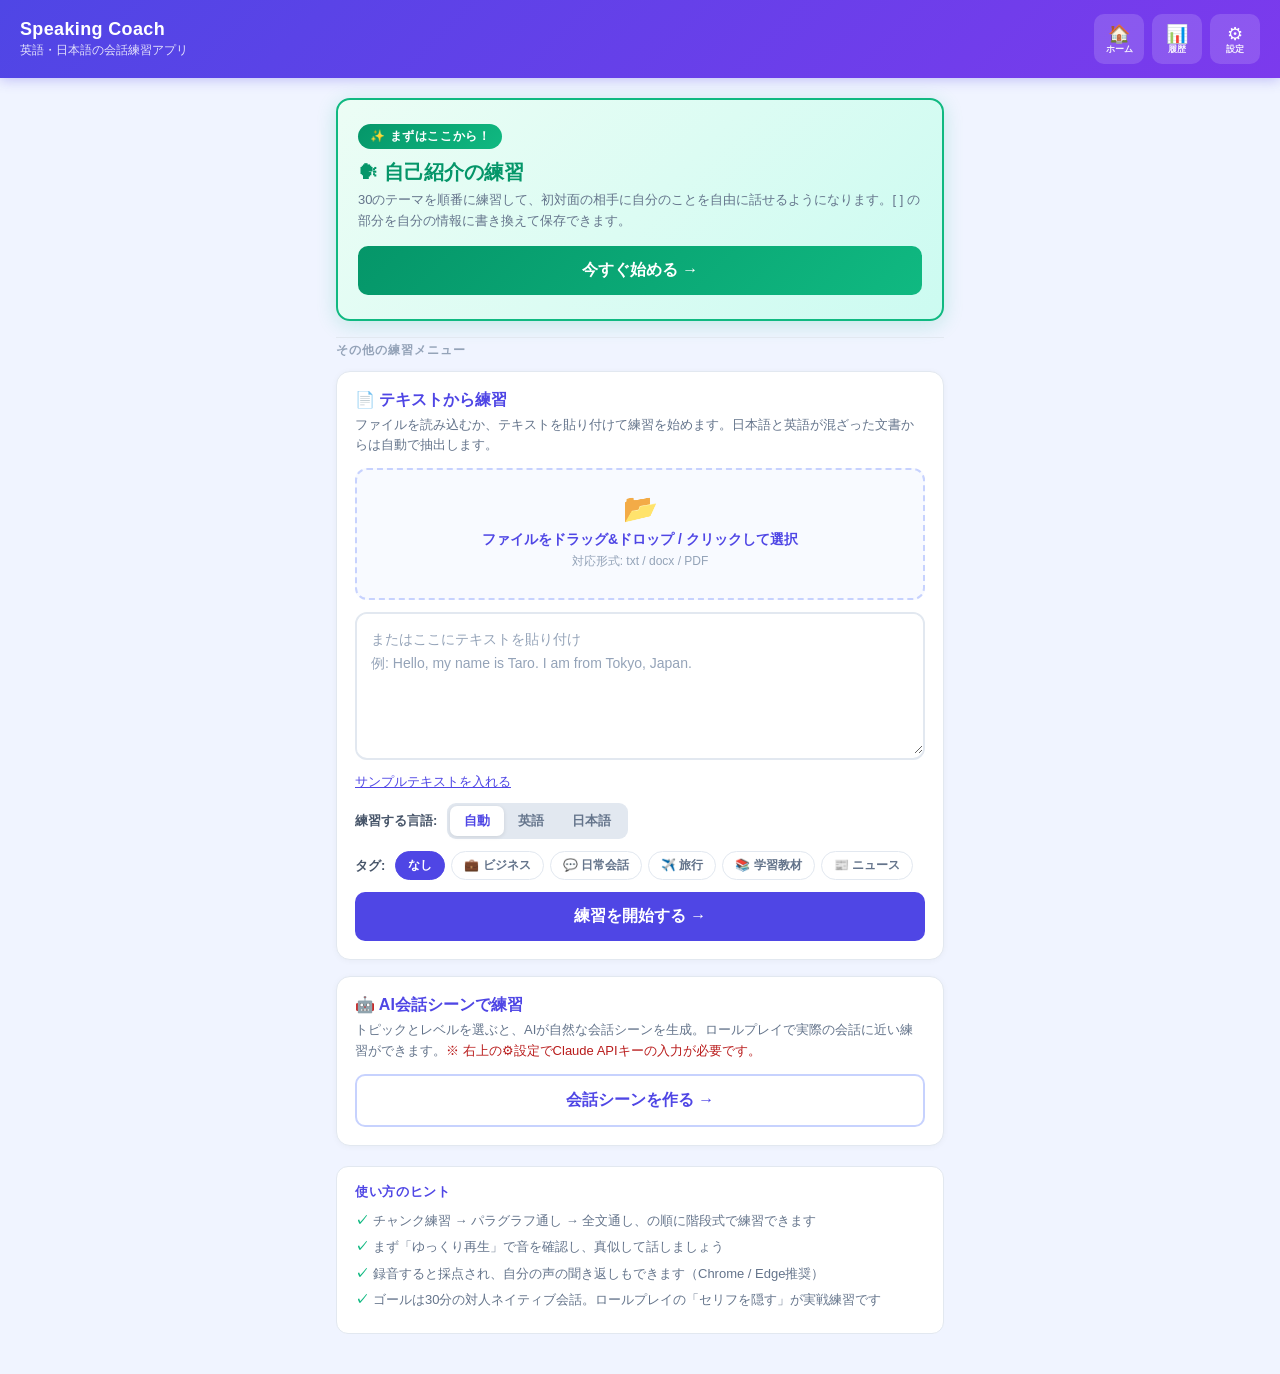
==== commit a264b49f: "feat: UX Phase1 — ホーム入口1本化・ヘッダーラベル・マイク拒否モーダル - 自己紹介カードをホーム最上部にhero表示（バッジ+大ボタン） - テキスト/AI会話カードを「その他」と" ====
--- a/index.html
+++ b/index.html
@@ -31,9 +31,18 @@
     <p>英語・日本語の会話練習アプリ</p>
   </div>
   <div class="header-btns">
-    <button class="icon-btn" onclick="goHome()" title="ホーム">🏠</button>
-    <button class="icon-btn" onclick="showHistory()" title="学習履歴">📊</button>
-    <button class="icon-btn" onclick="openSettings()" title="設定">⚙</button>
+    <button class="icon-btn" onclick="goHome()">
+      <span class="icon-btn-icon">🏠</span>
+      <span class="icon-btn-label">ホーム</span>
+    </button>
+    <button class="icon-btn" onclick="showHistory()">
+      <span class="icon-btn-icon">📊</span>
+      <span class="icon-btn-label">履歴</span>
+    </button>
+    <button class="icon-btn" onclick="openSettings()">
+      <span class="icon-btn-icon">⚙</span>
+      <span class="icon-btn-label">設定</span>
+    </button>
   </div>
 </div>
 
@@ -42,6 +51,45 @@
   <div class="loading-box">
     <div class="spinner"></div>
     <p id="loading-text">処理中...</p>
+  </div>
+</div>
+
+<!-- Mic Blocked Recovery Modal -->
+<div class="modal-overlay" id="mic-blocked-modal">
+  <div class="modal-box">
+    <h3>🎤 マイクへのアクセスが必要です</h3>
+    <p style="font-size:13px;color:#475569;margin:0 0 14px;line-height:1.6;">
+      ブラウザでマイクへのアクセスがブロックされています。<br>以下の手順で許可してください。
+    </p>
+    <div class="mic-blocked-steps">
+      <div class="mic-blocked-section">
+        <div class="mic-blocked-os">🖥 パソコン（Chrome / Edge）</div>
+        <ol class="mic-blocked-list">
+          <li>アドレスバー左端の 🔒 または 🎤 アイコンをクリック</li>
+          <li>「マイク」→「許可する」に変更</li>
+          <li>ページを再読み込み（F5）</li>
+        </ol>
+      </div>
+      <div class="mic-blocked-section">
+        <div class="mic-blocked-os">📱 iPhone（Chrome）</div>
+        <ol class="mic-blocked-list">
+          <li>iPhoneの「設定」アプリを開く</li>
+          <li>「Chrome」→「マイク」をオンにする</li>
+          <li>このページに戻って再読み込み</li>
+        </ol>
+      </div>
+      <div class="mic-blocked-section">
+        <div class="mic-blocked-os">📱 Android（Chrome）</div>
+        <ol class="mic-blocked-list">
+          <li>アドレスバー右の ⋮ → 「サイトの設定」→「マイク」→「許可」</li>
+          <li>ページを再読み込み</li>
+        </ol>
+      </div>
+    </div>
+    <div class="modal-actions">
+      <button class="btn btn-secondary" onclick="closeMicBlockedModal()">閉じる</button>
+      <button class="btn btn-primary" onclick="location.reload()">ページを再読み込み</button>
+    </div>
   </div>
 </div>
 
@@ -90,6 +138,15 @@
       <button onclick="resumeSession()">続きから</button>
     </div>
 
+    <div class="home-card home-card-topics home-card-hero" onclick="showTopics()">
+      <div class="hero-badge">✨ まずはここから！</div>
+      <h2>🗣 自己紹介の練習</h2>
+      <div class="card-desc">30のテーマを順番に練習して、初対面の相手に自分のことを自由に話せるようになります。[ ] の部分を自分の情報に書き換えて保存できます。</div>
+      <div class="btn-hero-start">今すぐ始める →</div>
+    </div>
+
+    <div class="home-section-header">その他の練習メニュー</div>
+
     <div class="home-card">
       <h2>📄 テキストから練習</h2>
       <div class="card-desc">ファイルを読み込むか、テキストを貼り付けて練習を始めます。日本語と英語が混ざった文書からは自動で抽出します。</div>
@@ -131,12 +188,6 @@
       <div class="error-box" id="home-error"></div>
 
       <button class="btn btn-primary" id="start-btn" onclick="startTextPractice()">練習を開始する →</button>
-    </div>
-
-    <div class="home-card home-card-topics" onclick="showTopics()">
-      <h2>🗣 自己紹介の練習</h2>
-      <div class="card-desc">30のテーマを順番に練習して、初対面の相手に自分のことを自由に話せるようになります。プリセット文章を自分用に書き換えて保存できます。</div>
-      <div class="btn-topics-arrow">練習を始める →</div>
     </div>
 
     <div class="home-card">
--- a/css/style.css
+++ b/css/style.css
@@ -28,13 +28,20 @@
   background: rgba(255,255,255,0.15);
   border: none;
   color: white;
-  width: 36px; height: 36px;
+  width: 50px; height: 50px;
   border-radius: 10px;
   font-size: 17px;
   cursor: pointer;
   transition: background 0.15s;
+  display: flex;
+  flex-direction: column;
+  align-items: center;
+  justify-content: center;
+  gap: 2px;
 }
 .icon-btn:hover { background: rgba(255,255,255,0.3); }
+.icon-btn-icon { font-size: 18px; line-height: 1; }
+.icon-btn-label { font-size: 9px; font-weight: 700; line-height: 1; opacity: 0.9; }
 
 /* ===== Container ===== */
 .container { max-width: 640px; margin: 0 auto; padding: 20px 16px 40px; }
@@ -1004,6 +1011,47 @@
 .home-card-topics h2 { color: #059669; }
 .btn-topics-arrow { font-size: 14px; font-weight: 700; color: #059669; margin-top: 8px; }
 
+/* ヒーローカード（自己紹介：最上部・強調） */
+.home-card-hero {
+  background: linear-gradient(135deg, #ECFDF5, #CCFBF1) !important;
+  border: 2px solid #10B981 !important;
+  box-shadow: 0 4px 20px rgba(16,185,129,0.2) !important;
+  padding: 24px 20px !important;
+}
+.home-card-hero h2 { font-size: 20px !important; }
+.hero-badge {
+  display: inline-block;
+  background: linear-gradient(135deg, #059669, #10B981);
+  color: white;
+  font-size: 12px; font-weight: 700;
+  padding: 4px 12px; border-radius: 20px;
+  margin-bottom: 10px;
+  letter-spacing: 0.05em;
+}
+.btn-hero-start {
+  display: block;
+  background: linear-gradient(135deg, #059669, #10B981);
+  color: white;
+  font-size: 16px; font-weight: 700;
+  text-align: center;
+  padding: 14px;
+  border-radius: 10px;
+  margin-top: 14px;
+  transition: opacity 0.15s, transform 0.15s;
+}
+.home-card-hero:hover .btn-hero-start {
+  opacity: 0.9; transform: translateY(-1px);
+}
+
+/* セクション区切り */
+.home-section-header {
+  font-size: 12px; font-weight: 700; color: #94A3B8;
+  text-transform: uppercase; letter-spacing: 0.08em;
+  padding: 4px 0 12px;
+  border-top: 1px solid #E2E8F0;
+  margin-top: 4px;
+}
+
 /* ===== Screen: Topics ===== */
 .topics-intro {
   font-size: 13px; color: #64748B; line-height: 1.7;
@@ -1096,3 +1144,25 @@
   display: flex; gap: 8px; flex-wrap: wrap;
   justify-content: flex-end;
 }
+
+/* ===== マイク拒否リカバリーモーダル ===== */
+.mic-blocked-steps { margin-bottom: 16px; }
+.mic-blocked-section {
+  background: #F8FAFC;
+  border: 1px solid #E2E8F0;
+  border-radius: 8px;
+  padding: 10px 14px;
+  margin-bottom: 8px;
+}
+.mic-blocked-os {
+  font-size: 13px; font-weight: 700; color: #1E293B;
+  margin-bottom: 6px;
+}
+.mic-blocked-list {
+  padding-left: 18px;
+  margin: 0;
+}
+.mic-blocked-list li {
+  font-size: 12px; color: #475569;
+  line-height: 1.7;
+}
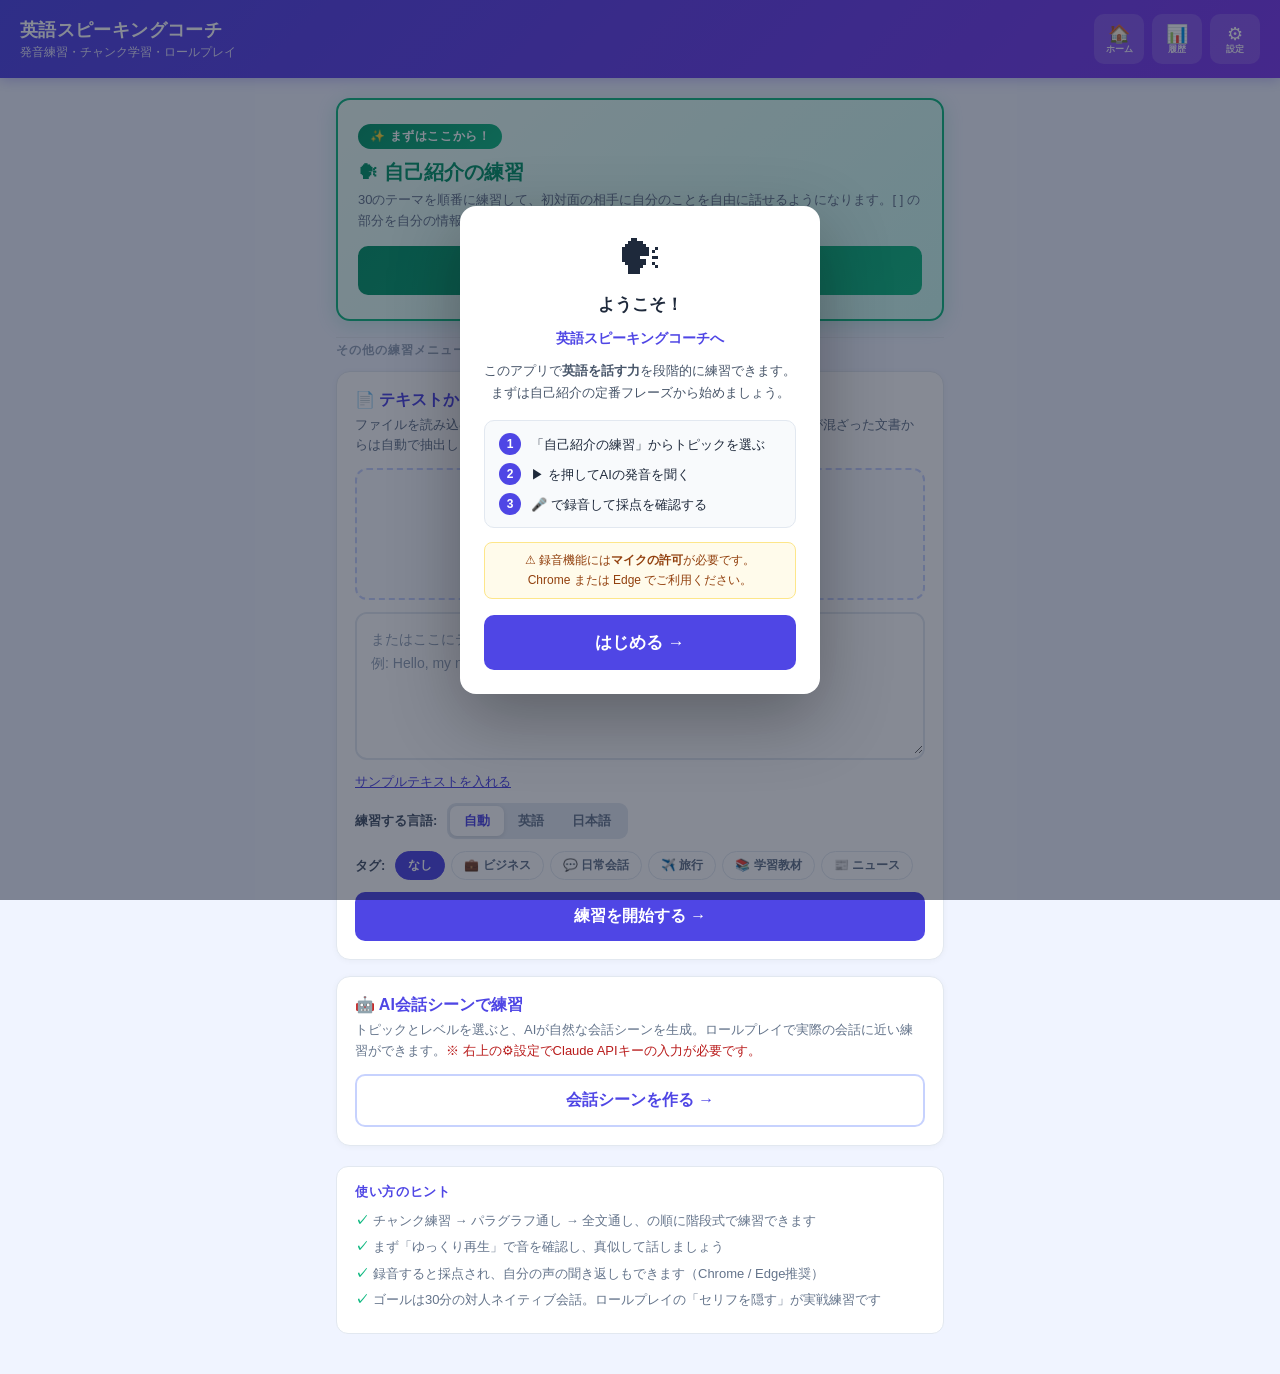
==== commit 720f35f1: "feat: UX Phase3 — アプリ名日本語化・初回チュートリアルモーダル - ヘッダー/タイトル/manifest を「英語スピーキングコーチ」に統一 - 初回起動時のみウェルカムモーダルを表" ====
--- a/index.html
+++ b/index.html
@@ -4,7 +4,7 @@
   <meta charset="UTF-8">
   <meta name="viewport" content="width=device-width, initial-scale=1.0">
   <meta name="theme-color" content="#4F46E5">
-  <title>Speaking Coach</title>
+  <title>英語スピーキングコーチ</title>
   <link rel="manifest" href="manifest.json">
   <link rel="icon" href="icons/icon-192.png">
   <link rel="stylesheet" href="css/style.css">
@@ -27,8 +27,8 @@
 <!-- Header -->
 <div class="header">
   <div class="header-titles">
-    <h1>Speaking Coach</h1>
-    <p>英語・日本語の会話練習アプリ</p>
+    <h1>英語スピーキングコーチ</h1>
+    <p>発音練習・チャンク学習・ロールプレイ</p>
   </div>
   <div class="header-btns">
     <button class="icon-btn" onclick="goHome()">
@@ -51,6 +51,38 @@
   <div class="loading-box">
     <div class="spinner"></div>
     <p id="loading-text">処理中...</p>
+  </div>
+</div>
+
+<!-- Welcome / Tutorial Modal（初回のみ表示） -->
+<div class="modal-overlay" id="welcome-modal">
+  <div class="modal-box welcome-box">
+    <div class="wl-hero">🗣</div>
+    <h3 class="wl-title">ようこそ！</h3>
+    <p class="wl-sub">英語スピーキングコーチへ</p>
+    <p class="wl-desc">
+      このアプリで<strong>英語を話す力</strong>を段階的に練習できます。<br>
+      まずは自己紹介の定番フレーズから始めましょう。
+    </p>
+    <div class="wl-steps">
+      <div class="wl-step">
+        <span class="wl-step-num">1</span>
+        <span class="wl-step-text">「自己紹介の練習」からトピックを選ぶ</span>
+      </div>
+      <div class="wl-step">
+        <span class="wl-step-num">2</span>
+        <span class="wl-step-text">▶ を押してAIの発音を聞く</span>
+      </div>
+      <div class="wl-step">
+        <span class="wl-step-num">3</span>
+        <span class="wl-step-text">🎤 で録音して採点を確認する</span>
+      </div>
+    </div>
+    <div class="wl-note">
+      ⚠ 録音機能には<strong>マイクの許可</strong>が必要です。<br>
+      Chrome または Edge でご利用ください。
+    </div>
+    <button class="btn btn-primary wl-start-btn" onclick="closeWelcomeModal()">はじめる →</button>
   </div>
 </div>
 
@@ -257,6 +289,11 @@
       <div class="progress-fill" id="practice-progress-fill" style="width:0%"></div>
     </div>
 
+    <div id="practice-state-bar" class="practice-state-bar" style="display:none;">
+      <span class="psb-dot"></span>
+      <span id="psb-text"></span>
+    </div>
+
     <div class="completion-banner" id="completion-banner">
       <div class="congrats-icon">🎉</div>
       <h3 id="completion-h3">すべての練習が完了！</h3>
@@ -375,6 +412,13 @@
         <div class="score-number" id="score-number">—</div>
       </div>
       <div class="score-comment" id="score-comment"></div>
+    </div>
+
+    <div id="silence-hint" class="silence-hint" style="display:none;">
+      <div class="sh-header">💡 困ったときは</div>
+      <button class="sh-btn" onclick="playNormal(); hideSilenceHint()">🔊 もう一度AIの発音を聞く</button>
+      <button class="sh-btn" onclick="hideSilenceHint(); toggleRecord()">🎤 もう一度話す</button>
+      <button class="sh-close" onclick="hideSilenceHint()">閉じる ✕</button>
     </div>
 
     <div class="nav-buttons">
--- a/css/style.css
+++ b/css/style.css
@@ -1145,6 +1145,109 @@
   justify-content: flex-end;
 }
 
+/* ===== ウェルカムチュートリアルモーダル ===== */
+.welcome-box {
+  max-width: 360px;
+  text-align: center;
+}
+.wl-hero { font-size: 48px; margin-bottom: 8px; }
+.wl-title { font-size: 22px; font-weight: 800; color: #1E293B; margin-bottom: 4px; }
+.wl-sub { font-size: 14px; color: #4F46E5; font-weight: 700; margin-bottom: 12px; }
+.wl-desc {
+  font-size: 13px; color: #475569; line-height: 1.7;
+  margin-bottom: 16px;
+}
+.wl-steps {
+  background: #F8FAFC;
+  border: 1px solid #E2E8F0;
+  border-radius: 10px;
+  padding: 12px 14px;
+  margin-bottom: 14px;
+  text-align: left;
+}
+.wl-step {
+  display: flex; align-items: flex-start; gap: 10px;
+  margin-bottom: 8px;
+}
+.wl-step:last-child { margin-bottom: 0; }
+.wl-step-num {
+  display: flex; align-items: center; justify-content: center;
+  width: 22px; height: 22px; flex-shrink: 0;
+  background: #4F46E5; color: white;
+  border-radius: 50%; font-size: 12px; font-weight: 800;
+}
+.wl-step-text { font-size: 13px; color: #1E293B; line-height: 1.5; padding-top: 2px; }
+.wl-note {
+  font-size: 12px; color: #92400E;
+  background: #FFFBEB; border: 1px solid #FDE68A;
+  border-radius: 8px; padding: 8px 12px;
+  margin-bottom: 16px; line-height: 1.6;
+}
+.wl-start-btn { font-size: 17px; padding: 16px; }
+
+/* ===== 練習状態バー ===== */
+.practice-state-bar {
+  display: flex;
+  align-items: center;
+  gap: 10px;
+  padding: 10px 16px;
+  border-radius: 10px;
+  margin-bottom: 12px;
+  font-size: 14px; font-weight: 700;
+}
+.psb-speaking {
+  background: #EFF6FF;
+  color: #1D4ED8;
+  border: 1.5px solid #BFDBFE;
+}
+.psb-recording {
+  background: #FFF1F2;
+  color: #BE123C;
+  border: 1.5px solid #FECDD3;
+}
+.psb-dot {
+  width: 10px; height: 10px;
+  border-radius: 50%;
+  flex-shrink: 0;
+  animation: psb-blink 1s infinite;
+}
+.psb-speaking .psb-dot { background: #3B82F6; }
+.psb-recording .psb-dot { background: #F43F5E; }
+@keyframes psb-blink {
+  0%, 100% { opacity: 1; }
+  50% { opacity: 0.25; }
+}
+
+/* ===== 沈黙ヒント ===== */
+.silence-hint {
+  background: #FFFBEB;
+  border: 1.5px solid #FCD34D;
+  border-radius: 12px;
+  padding: 14px 16px;
+  margin-bottom: 12px;
+}
+.sh-header {
+  font-size: 13px; font-weight: 700; color: #92400E;
+  margin-bottom: 10px;
+}
+.sh-btn {
+  display: block; width: 100%;
+  background: white; border: 1px solid #FDE68A;
+  border-radius: 8px; padding: 10px 14px;
+  font-size: 13px; color: #78350F; font-weight: 600;
+  cursor: pointer; font-family: inherit;
+  text-align: left; margin-bottom: 6px;
+  transition: background 0.15s;
+}
+.sh-btn:hover { background: #FEF3C7; }
+.sh-close {
+  display: block; width: 100%;
+  background: none; border: none;
+  font-size: 12px; color: #94A3B8;
+  cursor: pointer; padding: 4px 0 0;
+  font-family: inherit; text-align: right;
+}
+
 /* ===== マイク拒否リカバリーモーダル ===== */
 .mic-blocked-steps { margin-bottom: 16px; }
 .mic-blocked-section {
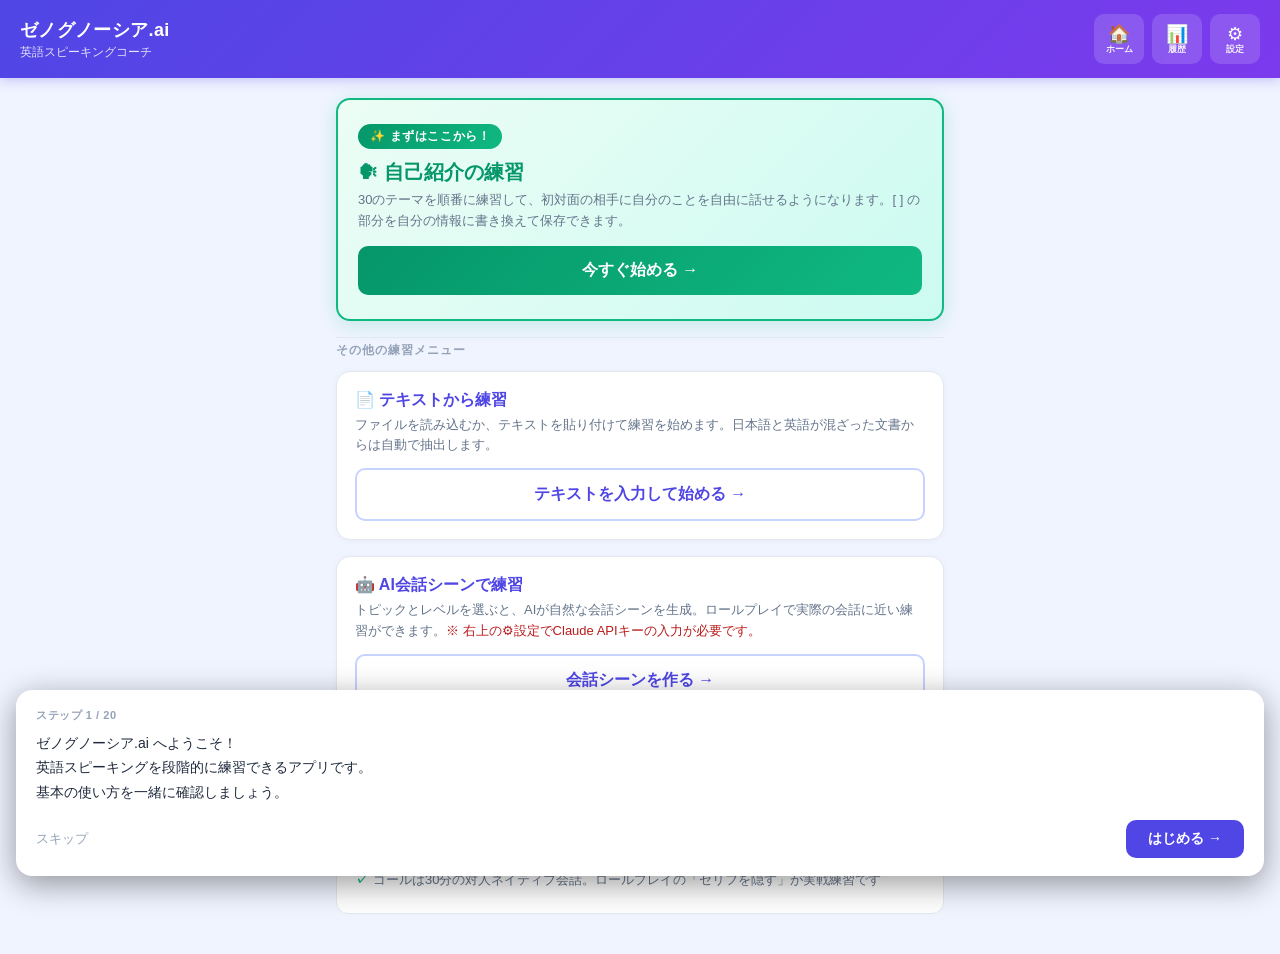
==== commit 6521e4b7: "@ feat: 大規模UX改修 - アプリ名変更・チュートリアル・練習モードヘッダー他 - アプリ名「英語スピーキングコーチ」→「ゼノグノーシア.ai」 - Edge除外: Chrome/Safari" ====
--- a/index.html
+++ b/index.html
@@ -4,7 +4,7 @@
   <meta charset="UTF-8">
   <meta name="viewport" content="width=device-width, initial-scale=1.0">
   <meta name="theme-color" content="#4F46E5">
-  <title>英語スピーキングコーチ</title>
+  <title>ゼノグノーシア.ai</title>
   <link rel="manifest" href="manifest.json">
   <link rel="icon" href="icons/icon-192.png">
   <link rel="stylesheet" href="css/style.css">
@@ -13,22 +13,23 @@
 
 <!-- Safari / unsupported browser banner -->
 <div id="browser-banner" style="display:none;background:#FEF3C7;border-bottom:1px solid #F59E0B;padding:10px 16px;font-size:13px;line-height:1.5;text-align:center;">
-  ⚠️ このブラウザでは<strong>録音・採点機能が動作しません</strong>。<br>
-  iPhoneの方は <strong>Chrome</strong>（<a href="https://apps.apple.com/jp/app/google-chrome/id535886823" target="_blank" rel="noopener" style="color:#B45309;">App Storeからダウンロード</a>）でお試しください。
+  ⚠️ このブラウザでは<strong>録音・採点機能が正しく動作しません</strong>。<br>
+  <strong>Chrome</strong>（PC・Android）または <strong>Safari</strong>（iPhone）でご利用ください。
   <button onclick="this.parentElement.style.display='none'" style="margin-left:12px;background:none;border:1px solid #B45309;border-radius:4px;padding:2px 8px;font-size:12px;cursor:pointer;color:#B45309;">閉じる</button>
 </div>
 <script>
 (function(){
   const hasSpeech = ('SpeechRecognition' in window) || ('webkitSpeechRecognition' in window);
-  if (!hasSpeech) document.getElementById('browser-banner').style.display = 'block';
+  const isEdge = /Edg\//.test(navigator.userAgent) || /Edge\//.test(navigator.userAgent);
+  if (!hasSpeech || isEdge) document.getElementById('browser-banner').style.display = 'block';
 })();
 </script>
 
 <!-- Header -->
 <div class="header">
   <div class="header-titles">
-    <h1>英語スピーキングコーチ</h1>
-    <p>発音練習・チャンク学習・ロールプレイ</p>
+    <h1>ゼノグノーシア.ai</h1>
+    <p>英語スピーキングコーチ</p>
   </div>
   <div class="header-btns">
     <button class="icon-btn" onclick="goHome()">
@@ -44,6 +45,14 @@
       <span class="icon-btn-label">設定</span>
     </button>
   </div>
+</div>
+
+<!-- Practice Mode Bar（練習画面のみ表示） -->
+<div class="practice-mode-bar" id="practice-mode-bar" style="display:none;">
+  <button class="pm-btn active" id="pm-chunk" onclick="setPracticeMode('chunk')">チャンク</button>
+  <button class="pm-btn" id="pm-3step" onclick="setPracticeMode('3step')">🔄 3ステップ</button>
+  <button class="pm-btn" id="pm-backchain" onclick="setPracticeMode('backchain')">⬅ バック</button>
+  <button class="pm-btn" id="pm-shadow" onclick="setPracticeMode('shadow')">🎧 シャドー</button>
 </div>
 
 <!-- Loading Overlay -->
@@ -80,7 +89,7 @@
     </div>
     <div class="wl-note">
       ⚠ 録音機能には<strong>マイクの許可</strong>が必要です。<br>
-      Chrome または Edge でご利用ください。
+      Chrome（PC・Android）または Safari（iPhone）でご利用ください。
     </div>
     <button class="btn btn-primary wl-start-btn" onclick="closeWelcomeModal()">はじめる →</button>
   </div>
@@ -95,7 +104,7 @@
     </p>
     <div class="mic-blocked-steps">
       <div class="mic-blocked-section">
-        <div class="mic-blocked-os">🖥 パソコン（Chrome / Edge）</div>
+        <div class="mic-blocked-os">🖥 パソコン（Chrome）</div>
         <ol class="mic-blocked-list">
           <li>アドレスバー左端の 🔒 または 🎤 アイコンをクリック</li>
           <li>「マイク」→「許可する」に変更</li>
@@ -122,6 +131,21 @@
       <button class="btn btn-secondary" onclick="closeMicBlockedModal()">閉じる</button>
       <button class="btn btn-primary" onclick="location.reload()">ページを再読み込み</button>
     </div>
+  </div>
+</div>
+
+<!-- Tutorial Overlay -->
+<div id="tut-mask-top" class="tut-mask" style="display:none;top:0;left:0;right:0;"></div>
+<div id="tut-mask-bottom" class="tut-mask" style="display:none;left:0;right:0;bottom:0;"></div>
+<div id="tut-mask-left" class="tut-mask" style="display:none;"></div>
+<div id="tut-mask-right" class="tut-mask" style="display:none;"></div>
+<div id="tut-highlight-box" class="tut-highlight-box" style="display:none;"></div>
+<div id="tut-card" class="tut-card" style="display:none;">
+  <div class="tut-step-num" id="tut-step-num"></div>
+  <div class="tut-text" id="tut-text"></div>
+  <div class="tut-actions">
+    <button class="tut-skip-btn" onclick="Tut.skip()">スキップ</button>
+    <button class="tut-next-btn" id="tut-next-btn" onclick="Tut.next()">次へ →</button>
   </div>
 </div>
 
@@ -179,9 +203,12 @@
 
     <div class="home-section-header">その他の練習メニュー</div>
 
-    <div class="home-card">
+    <div class="home-card" id="text-practice-card">
       <h2>📄 テキストから練習</h2>
       <div class="card-desc">ファイルを読み込むか、テキストを貼り付けて練習を始めます。日本語と英語が混ざった文書からは自動で抽出します。</div>
+      <button class="btn btn-ghost" id="text-expand-btn" onclick="expandTextPractice()">テキストを入力して始める →</button>
+
+      <div id="text-practice-expanded" style="display:none;">
 
       <div class="dropzone" id="dropzone">
         <div class="dz-icon">📂</div>
@@ -220,6 +247,8 @@
       <div class="error-box" id="home-error"></div>
 
       <button class="btn btn-primary" id="start-btn" onclick="startTextPractice()">練習を開始する →</button>
+
+      </div><!-- /text-practice-expanded -->
     </div>
 
     <div class="home-card">
@@ -277,7 +306,7 @@
 <div class="screen" id="screen-practice">
   <div class="container">
     <div class="practice-top">
-      <button class="back-btn" id="practice-back-btn" onclick="showScreen('list')">← 一覧</button>
+      <button class="back-btn" id="practice-back-btn" onclick="showScreen('list')">← チャンク一覧へ</button>
       <span class="chunk-counter" id="chunk-counter"></span>
     </div>
 
@@ -432,7 +461,7 @@
 <div class="screen" id="screen-run">
   <div class="container">
     <div class="practice-top">
-      <button class="back-btn" id="run-back-btn" onclick="showScreen('list')">← 一覧</button>
+      <button class="back-btn" id="run-back-btn" onclick="showScreen('list')">← 練習一覧へ</button>
       <span class="chunk-counter">
         <span id="run-title">通し練習</span>
         <span class="best-score-tag" id="run-best-tag"></span>
@@ -628,7 +657,7 @@
     <div id="topic-detail-view" style="display:none;">
       <div class="list-top">
         <h2 id="td-num">トピック 1 / 30</h2>
-        <button onclick="topicBackToList()">← 一覧</button>
+        <button onclick="topicBackToList()">← トピック一覧へ</button>
       </div>
 
       <div class="topic-detail-card">
@@ -639,20 +668,13 @@
           💾 カスタム保存済み（ブラウザのデータを消すと消えます）
         </div>
 
-        <!-- テキスト表示 -->
-        <div id="td-text-wrap">
-          <div class="td-hint">[ ] の部分を自分の情報に書き換えて練習しましょう</div>
-          <div class="td-text" id="td-text"></div>
-          <button class="td-edit-btn" onclick="topicStartEdit()">✏ 自分の文章に書き換える</button>
-        </div>
-
-        <!-- 編集エリア -->
-        <div id="td-edit-wrap" style="display:none;">
+        <!-- 編集エリア（常時表示） -->
+        <div id="td-edit-wrap">
+          <div class="td-hint">[ ] の部分を自分の情報に書き換えて保存しましょう</div>
           <textarea class="td-textarea" id="td-textarea" rows="5" placeholder="自分の内容に書き換えてください..."></textarea>
           <div class="td-edit-actions">
             <button class="btn btn-secondary" style="width:auto;padding:10px 14px;" onclick="topicResetPreset()">元に戻す</button>
-            <button class="btn btn-secondary" style="width:auto;padding:10px 14px;" onclick="topicCancelEdit()">キャンセル</button>
-            <button class="btn btn-primary" style="width:auto;padding:10px 20px;" onclick="topicSave()">💾 保存する</button>
+            <button class="btn btn-primary" style="width:auto;padding:10px 20px;" id="topic-save-btn" onclick="topicSave()">💾 保存する</button>
           </div>
         </div>
 
--- a/css/style.css
+++ b/css/style.css
@@ -1269,3 +1269,109 @@
   font-size: 12px; color: #475569;
   line-height: 1.7;
 }
+
+/* ===== 練習モードバー（ヘッダー直下） ===== */
+.practice-mode-bar {
+  background: linear-gradient(135deg, #3730A3, #6D28D9);
+  display: flex;
+  gap: 6px;
+  padding: 8px 16px 10px;
+}
+.pm-btn {
+  flex: 1;
+  padding: 6px 2px;
+  background: rgba(255,255,255,0.12);
+  border: none;
+  color: rgba(255,255,255,0.75);
+  border-radius: 8px;
+  font-size: 11px; font-weight: 700;
+  cursor: pointer; font-family: inherit;
+  transition: all 0.15s;
+  white-space: nowrap;
+}
+.pm-btn.active { background: white; color: #4F46E5; }
+.pm-btn:hover:not(.active) { background: rgba(255,255,255,0.25); color: white; }
+
+/* ===== 練習モード別UI切替 ===== */
+/* chunk モード: cycle/backchain/shadow/bc-panel を非表示 */
+#screen-practice[data-mode="chunk"] .btn-cycle,
+#screen-practice[data-mode="chunk"] .btn-backchain,
+#screen-practice[data-mode="chunk"] .btn-shadow,
+#screen-practice[data-mode="chunk"] .bc-panel { display: none !important; }
+
+/* 3step モード: action-buttons/backchain/shadow/bc-panel を非表示 */
+#screen-practice[data-mode="3step"] .action-buttons,
+#screen-practice[data-mode="3step"] .btn-backchain,
+#screen-practice[data-mode="3step"] .btn-shadow,
+#screen-practice[data-mode="3step"] .bc-panel { display: none !important; }
+
+/* backchain モード: action-buttons/cycle/shadow/result/rec-indicator/silence-hint を非表示 */
+#screen-practice[data-mode="backchain"] .action-buttons,
+#screen-practice[data-mode="backchain"] .btn-cycle,
+#screen-practice[data-mode="backchain"] .btn-shadow,
+#screen-practice[data-mode="backchain"] .result-area,
+#screen-practice[data-mode="backchain"] .rec-indicator,
+#screen-practice[data-mode="backchain"] .silence-hint { display: none !important; }
+
+/* shadow モード: action-buttons/cycle/backchain/bc-panel/rec-indicator/silence-hint を非表示 */
+#screen-practice[data-mode="shadow"] .action-buttons,
+#screen-practice[data-mode="shadow"] .btn-cycle,
+#screen-practice[data-mode="shadow"] .btn-backchain,
+#screen-practice[data-mode="shadow"] .bc-panel,
+#screen-practice[data-mode="shadow"] .rec-indicator,
+#screen-practice[data-mode="shadow"] .silence-hint { display: none !important; }
+
+/* シャドーイング中: テキストを大きく中央揃え */
+#screen-practice.shadowing-active .chunk-display { text-align: center; }
+#screen-practice.shadowing-active .english-text { font-size: 26px; }
+
+/* ===== テキスト練習カード折り畳み ===== */
+#text-practice-expanded { padding-top: 14px; }
+
+/* ===== チュートリアルオーバーレイ ===== */
+.tut-mask {
+  position: fixed;
+  background: rgba(0,0,0,0.68);
+  z-index: 3000;
+  pointer-events: auto;
+}
+.tut-highlight-box {
+  position: fixed;
+  z-index: 3001;
+  pointer-events: none;
+  border: 3px solid #F59E0B;
+  border-radius: 12px;
+  box-shadow: 0 0 0 4px rgba(245,158,11,0.3);
+  animation: tut-glow 1.5s infinite;
+}
+@keyframes tut-glow {
+  0%,100% { box-shadow: 0 0 0 4px rgba(245,158,11,0.3); }
+  50% { box-shadow: 0 0 0 10px rgba(245,158,11,0.5); }
+}
+.tut-card {
+  position: fixed;
+  bottom: 24px; left: 16px; right: 16px;
+  background: white; border-radius: 16px;
+  padding: 18px 20px;
+  box-shadow: 0 8px 32px rgba(0,0,0,0.4);
+  z-index: 3002;
+}
+.tut-step-num {
+  font-size: 11px; color: #94A3B8; font-weight: 700;
+  letter-spacing: 0.05em; margin-bottom: 8px;
+}
+.tut-text {
+  font-size: 14px; line-height: 1.75; color: #1E293B;
+  margin-bottom: 16px; white-space: pre-line;
+}
+.tut-actions { display: flex; justify-content: space-between; align-items: center; }
+.tut-skip-btn {
+  background: none; border: none; color: #94A3B8;
+  font-size: 13px; cursor: pointer; font-family: inherit;
+}
+.tut-next-btn {
+  background: #4F46E5; color: white;
+  border: none; border-radius: 10px;
+  padding: 10px 22px; font-size: 14px; font-weight: 700;
+  cursor: pointer; font-family: inherit;
+}
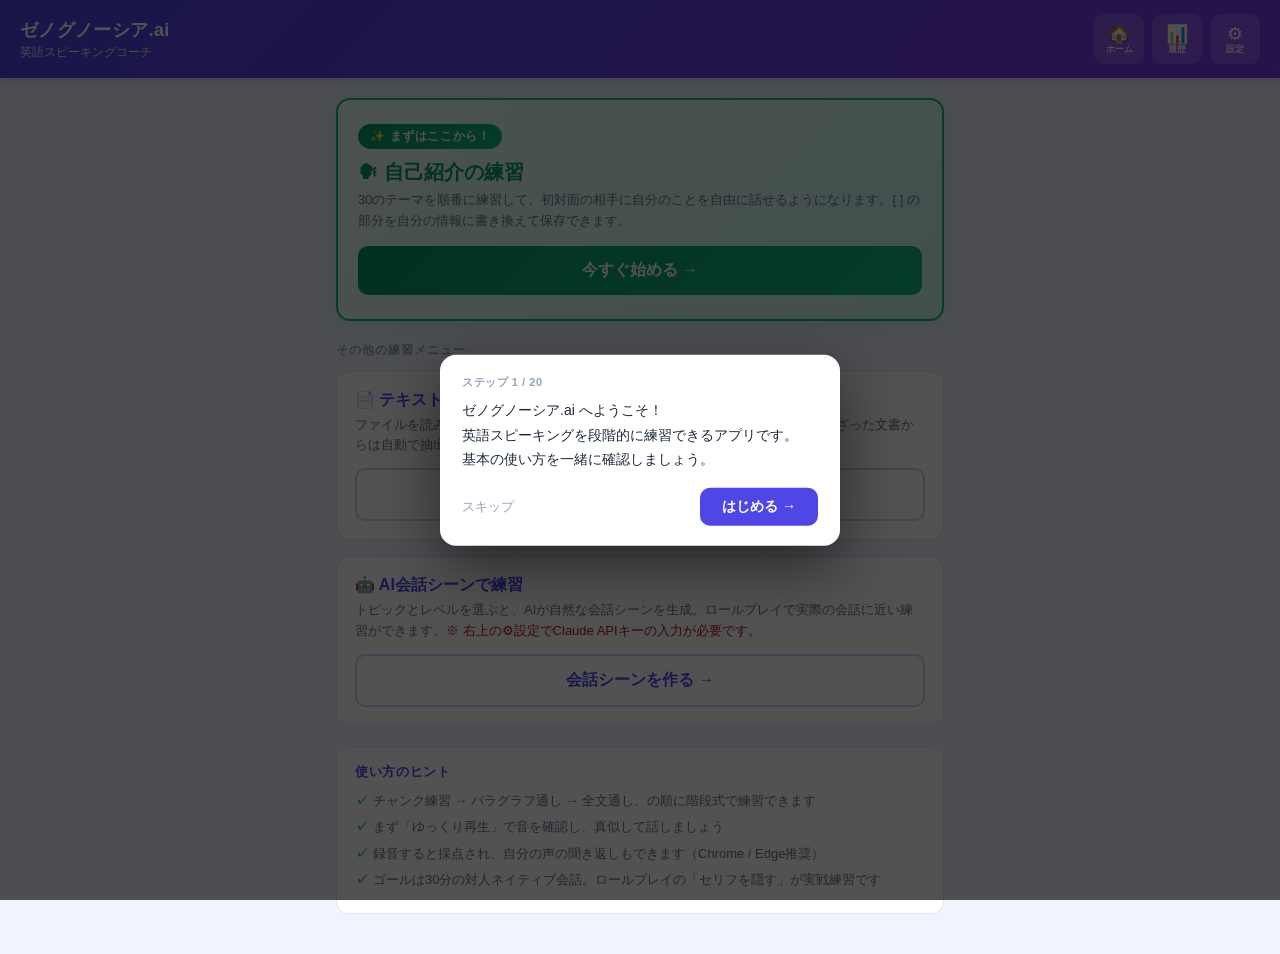
==== commit aca977c5: "fix: チュートリアル中のバックグラウンド操作を完全ブロック + カードを画面中央に移動 - 全ステップで全画面ダークマスクを表示（tut-mask-topで全画面カバー） - action:'ne" ====
--- a/index.html
+++ b/index.html
@@ -140,6 +140,7 @@
 <div id="tut-mask-left" class="tut-mask" style="display:none;"></div>
 <div id="tut-mask-right" class="tut-mask" style="display:none;"></div>
 <div id="tut-highlight-box" class="tut-highlight-box" style="display:none;"></div>
+<div id="tut-hole-blocker" style="display:none;"></div>
 <div id="tut-card" class="tut-card" style="display:none;">
   <div class="tut-step-num" id="tut-step-num"></div>
   <div class="tut-text" id="tut-text"></div>
--- a/css/style.css
+++ b/css/style.css
@@ -1350,11 +1350,14 @@
 }
 .tut-card {
   position: fixed;
-  bottom: 24px; left: 16px; right: 16px;
+  top: 50%; left: 50%;
+  transform: translate(-50%, -50%);
+  width: calc(100% - 32px);
+  max-width: 400px;
   background: white; border-radius: 16px;
-  padding: 18px 20px;
-  box-shadow: 0 8px 32px rgba(0,0,0,0.4);
-  z-index: 3002;
+  padding: 20px 22px;
+  box-shadow: 0 20px 60px rgba(0,0,0,0.5);
+  z-index: 3010;
 }
 .tut-step-num {
   font-size: 11px; color: #94A3B8; font-weight: 700;
@@ -1375,3 +1378,9 @@
   padding: 10px 22px; font-size: 14px; font-weight: 700;
   cursor: pointer; font-family: inherit;
 }
+#tut-hole-blocker {
+  position: fixed;
+  z-index: 3001;
+  pointer-events: auto;
+  background: transparent;
+}
